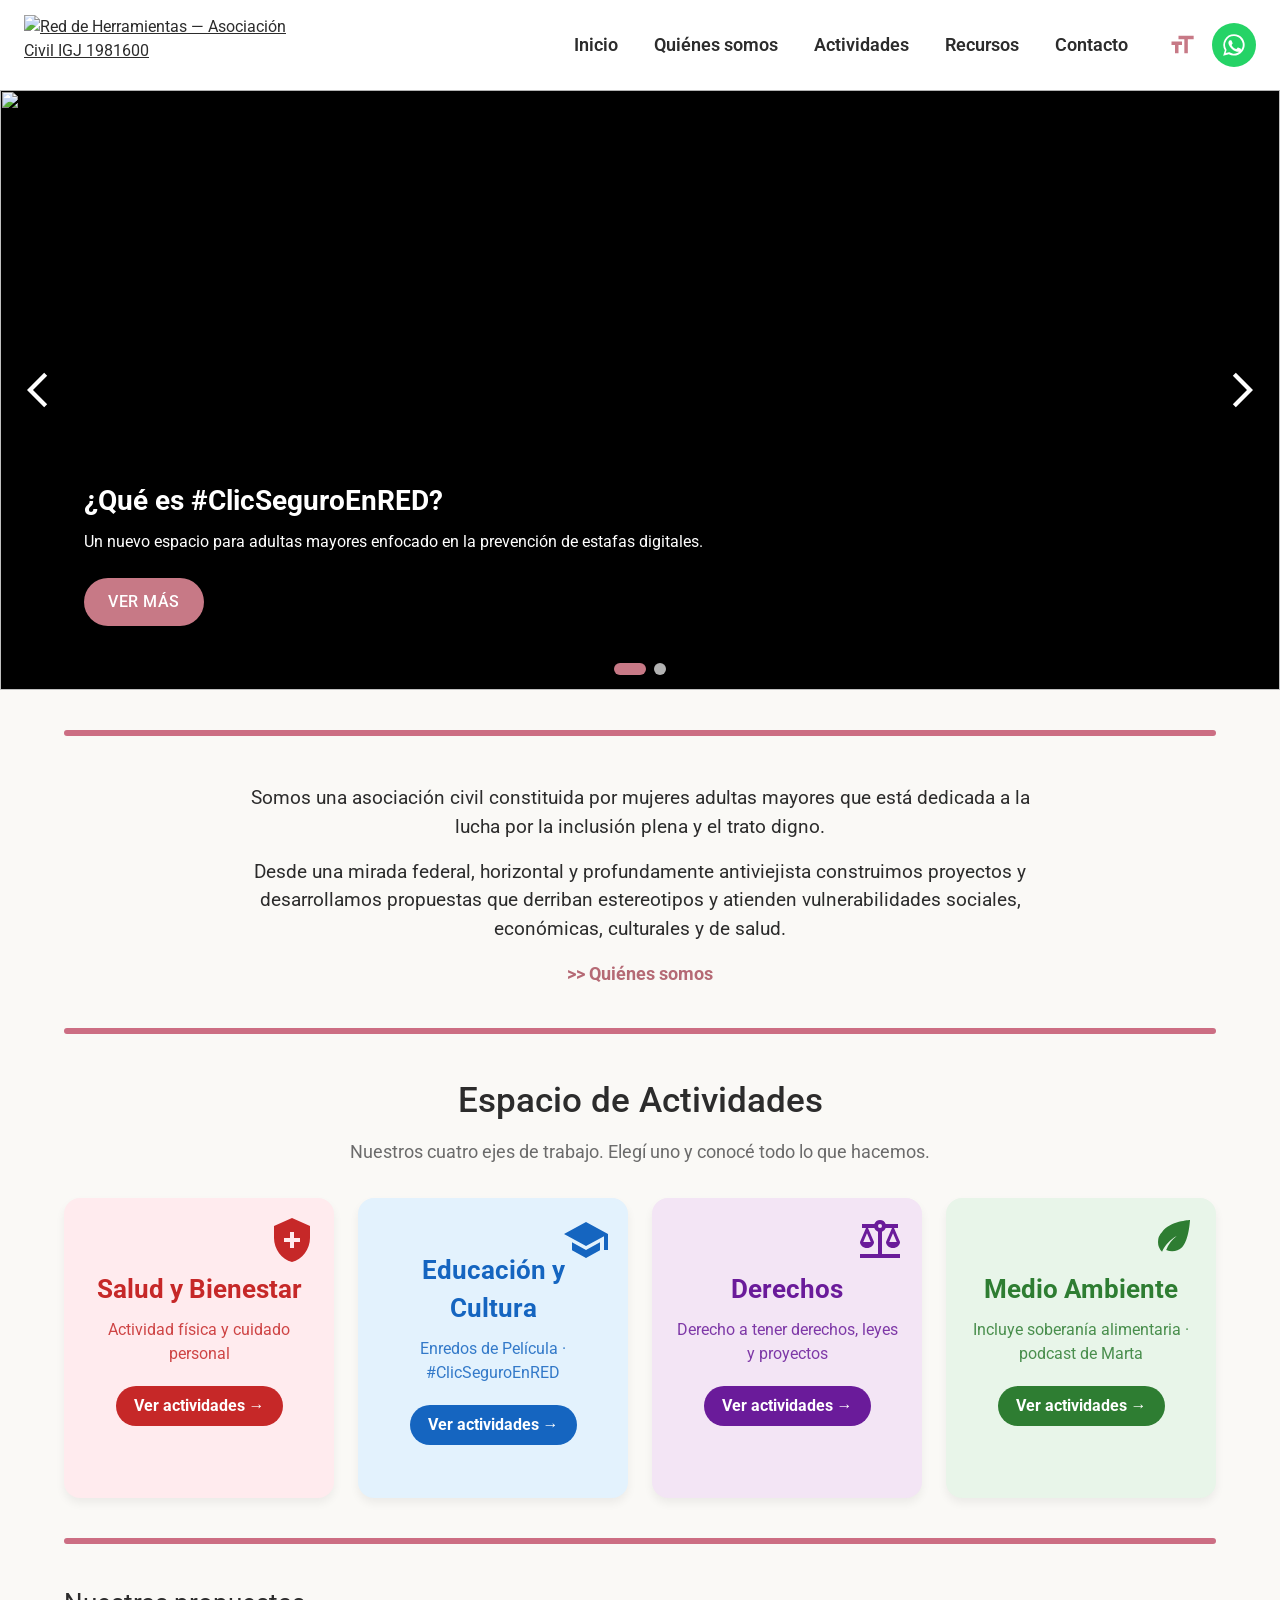
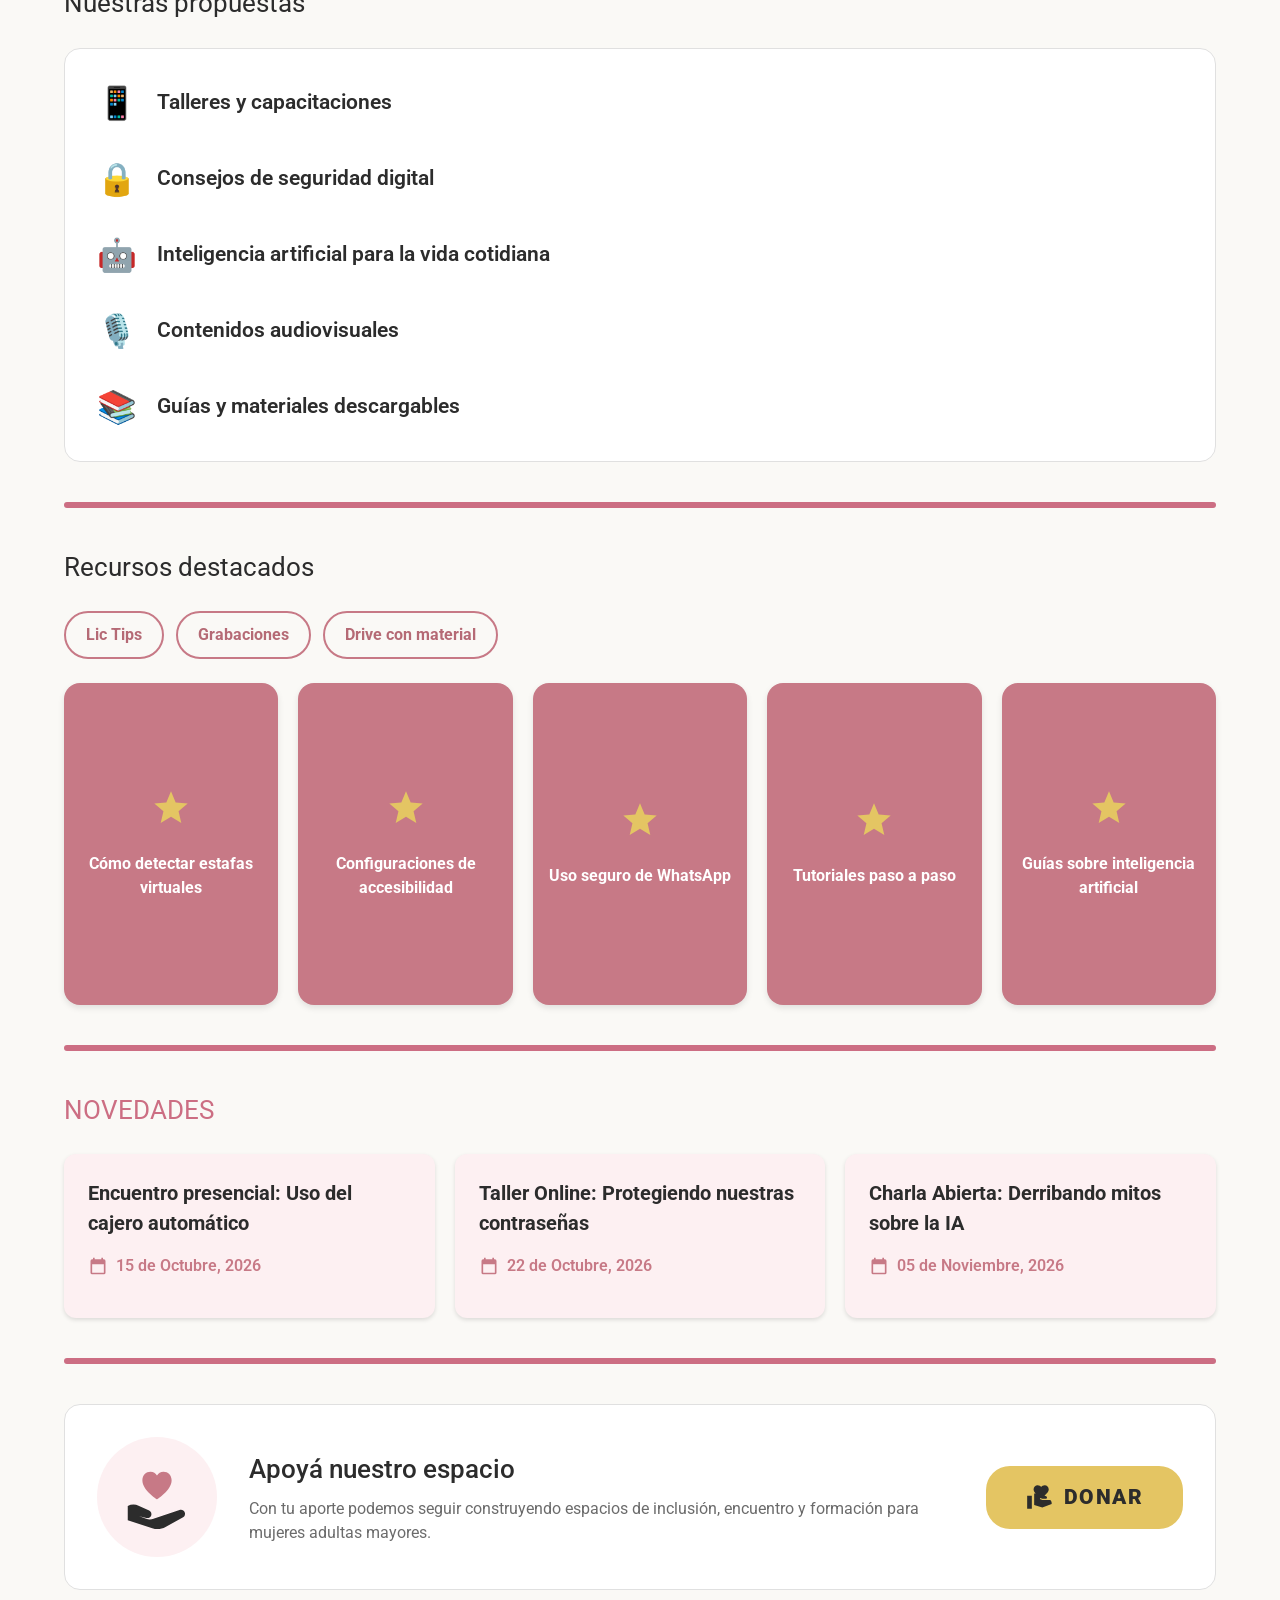
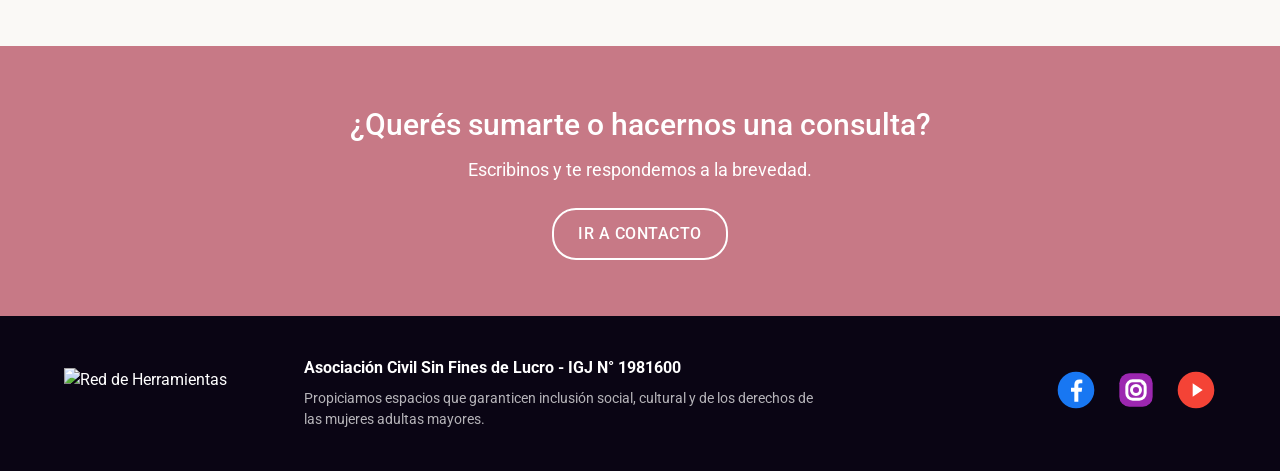
==== index.html @ 58ead26a "Propuesta de home en HTML/CSS/JS con el diseño de Lucas y los cambios de la comisión" ====
<!DOCTYPE html>
<html lang="es-AR">
<head>
  <meta charset="utf-8">
  <meta name="viewport" content="width=device-width, initial-scale=1">
  <title>Red de Herramientas Entre Mujeres</title>
  <meta name="description" content="Asociación civil de mujeres adultas mayores dedicada a la lucha por la inclusión plena y el trato digno.">
  <link rel="preconnect" href="https://fonts.googleapis.com">
  <link rel="stylesheet" href="https://fonts.googleapis.com/css2?family=Roboto:wght@400;500;600;700;900&display=swap">
  <link rel="stylesheet" href="styles.css">
</head>
<body>
  <a class="skip" href="#contenido">Saltar al contenido</a>

  <!-- Header: logo + menú en la misma línea, fijo al hacer scroll -->
  <header class="header">
    <div class="header-inner">
      <a class="logo" href="index.html"><img src="https://i.imgur.com/CFM0Pcr.png" alt="Red de Herramientas — Asociación Civil IGJ 1981600" width="264" height="60"></a>

      <nav class="nav" id="nav" aria-label="Principal">
        <ul>
          <li><a href="#inicio">Inicio</a></li>
          <li><a href="#quienes-somos">Quiénes somos</a></li>
          <li><a href="#actividades">Actividades</a></li>
          <li><a href="#recursos">Recursos</a></li>
          <li><a href="contacto.html">Contacto</a></li>
        </ul>
      </nav>

      <div class="header-tools">
        <div class="font-size">
          <button class="icon-btn" type="button" aria-label="Tamaño de letra" aria-expanded="false">
            <svg viewBox="0 0 24 24" fill="currentColor" aria-hidden="true"><path d="M9 4v3h5v12h3V7h5V4H9zm-6 8h3v7h3v-7h3V9H3v3z"/></svg>
          </button>
          <ul class="font-size-menu" hidden>
            <li><button type="button" data-scale="0.85">Pequeña</button></li>
            <li><button type="button" data-scale="1">Normal</button></li>
            <li><button type="button" data-scale="1.15">Grande</button></li>
            <li><button type="button" data-scale="1.3">Muy grande</button></li>
          </ul>
        </div>
        <a class="whatsapp-btn" href="https://wa.me/5491122766776" target="_blank" rel="noopener" aria-label="Escribinos por WhatsApp">
          <svg viewBox="0 0 24 24" aria-hidden="true"><path d="M12.04 2a9.9 9.9 0 0 0-8.5 14.9L2 22l5.25-1.38A9.9 9.9 0 1 0 12.04 2zm0 1.8a8.1 8.1 0 1 1-4.3 15l-.3-.2-3.1.8.83-3-.2-.32A8.1 8.1 0 0 1 12.04 3.8zM8.6 7.5c-.2 0-.5.07-.75.35-.25.27-1 1-1 2.4s1.03 2.8 1.17 3c.15.2 2 3.2 4.9 4.36 2.4.95 2.9.76 3.4.72.52-.05 1.7-.7 1.93-1.36.24-.67.24-1.24.17-1.36-.07-.12-.26-.2-.55-.34-.3-.15-1.7-.84-1.96-.94-.27-.1-.46-.15-.65.14-.2.3-.75.94-.9 1.13-.17.2-.33.22-.62.07-.3-.14-1.2-.44-2.3-1.4-.85-.76-1.42-1.7-1.6-1.98-.16-.3 0-.45.13-.6.14-.13.3-.34.44-.5.15-.17.2-.3.3-.5.1-.2.05-.36-.02-.5-.07-.15-.65-1.6-.9-2.17-.23-.55-.47-.48-.65-.49h-.55z"/></svg>
        </a>
        <button class="icon-btn menu-btn" type="button" aria-controls="nav" aria-expanded="false" aria-label="Menú">
          <svg viewBox="0 0 24 24" fill="currentColor" aria-hidden="true"><path d="M3 6h18v2H3zm0 5h18v2H3zm0 5h18v2H3z"/></svg>
        </button>
      </div>
    </div>
  </header>

  <main id="contenido">

    <!-- Carrusel de actividades: se llena con los posteos del blog (ver script.js) -->
    <section class="carousel" id="inicio" aria-label="Actividades">
      <div class="slides"></div>
      <button class="carousel-arrow prev" type="button" aria-label="Anterior">
        <svg viewBox="0 0 24 24" fill="currentColor" aria-hidden="true"><path d="M17.5 3.5 15.7 1.7 5.4 12l10.3 10.3 1.8-1.8L9 12z"/></svg>
      </button>
      <button class="carousel-arrow next" type="button" aria-label="Siguiente">
        <svg viewBox="0 0 24 24" fill="currentColor" aria-hidden="true"><path d="M6.5 20.5 8.3 22.3 18.6 12 8.3 1.7 6.5 3.5 15 12z"/></svg>
      </button>
      <div class="dots"></div>
    </section>

    <div class="container">
      <div class="separator"></div>

      <!-- Quiénes somos -->
      <section class="about" id="quienes-somos">
        <h2 class="visually-hidden">Quiénes somos</h2>
        <p>Somos una asociación civil constituida por mujeres adultas mayores que está dedicada a la lucha por la inclusión plena y el trato digno.</p>
        <p>Desde una mirada federal, horizontal y profundamente antiviejista construimos proyectos y desarrollamos propuestas que derriban estereotipos y atienden vulnerabilidades sociales, económicas, culturales y de salud.</p>
        <a class="about-link" href="https://www.redherramientas.com/p/quienes-somos.html">&gt;&gt; Quiénes somos</a>
      </section>

      <div class="separator"></div>

      <!-- Espacio de Actividades (ejes) -->
      <section class="activities" id="actividades">
        <h2 class="section-title">Espacio de Actividades</h2>
        <p class="activities-lead">Nuestros cuatro ejes de trabajo. Elegí uno y conocé todo lo que hacemos.</p>
        <div class="ejes">
          <a class="eje eje-salud" href="#pendiente-salud">
            <svg class="eje-icon" viewBox="0 0 24 24" fill="currentColor" aria-hidden="true"><path d="M12 1 3 5v6c0 5.55 3.84 10.74 9 12 5.16-1.26 9-6.45 9-12V5l-9-4zm4 12h-3v3h-2v-3H8v-2h3V8h2v3h3v2z"/></svg>
            <h3>Salud y Bienestar</h3>
            <p>Actividad física y cuidado personal</p>
            <span class="eje-more"><span>Ver actividades →</span></span>
          </a>
          <a class="eje eje-cultura" href="https://www.redherramientas.com/search/label/Cultura">
            <svg class="eje-icon" viewBox="0 0 24 24" fill="currentColor" aria-hidden="true"><path d="M5 13.18v4L12 21l7-3.82v-4L12 17l-7-3.82zM12 3 1 9l11 6 9-4.91V17h2V9L12 3z"/></svg>
            <h3>Educación y Cultura</h3>
            <p>Enredos de Película · #ClicSeguroEnRED</p>
            <span class="eje-more"><span>Ver actividades →</span></span>
          </a>
          <a class="eje eje-derechos" href="https://www.redherramientas.com/search/label/Derecho%20a%20tener%20derechos">
            <svg class="eje-icon" viewBox="0 0 24 24" fill="currentColor" aria-hidden="true"><path d="M13 7.83c.85-.3 1.53-.98 1.83-1.83H18l-3 7c0 1.66 1.57 3 3.5 3s3.5-1.34 3.5-3l-3-7h2V4h-6.17A2.99 2.99 0 0 0 12 2c-1.31 0-2.42.83-2.83 2H3v2h2l-3 7c0 1.66 1.57 3 3.5 3S9 14.66 9 13L6 6h3.17c.3.85.98 1.53 1.83 1.83V19H2v2h20v-2h-9V7.83zM20.37 13h-3.74l1.87-4.37L20.37 13zm-13 0H3.63L5.5 8.63 7.37 13zM12 6a1 1 0 1 1 0-2 1 1 0 0 1 0 2z"/></svg>
            <h3>Derechos</h3>
            <p>Derecho a tener derechos, leyes y proyectos</p>
            <span class="eje-more"><span>Ver actividades →</span></span>
          </a>
          <a class="eje eje-ambiente" href="https://www.redherramientas.com/search/label/Soberan%C3%ADa%20Alimentaria">
            <svg class="eje-icon" viewBox="0 0 24 24" fill="currentColor" aria-hidden="true"><path d="M6.05 8.05a7.007 7.007 0 0 0-.02 9.88c1.47-3.4 4.09-6.24 7.36-7.93A15.952 15.952 0 0 0 8.1 16.94c2.6 1.23 5.8.78 7.95-1.37C19.53 12.09 20 2 20 2S9.91 2.47 6.05 8.05z"/></svg>
            <h3>Medio Ambiente</h3>
            <p>Incluye soberanía alimentaria · podcast de Marta</p>
            <span class="eje-more"><span>Ver actividades →</span></span>
          </a>
        </div>
      </section>

      <div class="separator"></div>

      <!-- Nuestras propuestas -->
      <section id="propuestas">
        <h2 class="section-title">Nuestras propuestas</h2>
        <ul class="proposals">
          <li><span aria-hidden="true">📱</span>Talleres y capacitaciones</li>
          <li><span aria-hidden="true">🔒</span>Consejos de seguridad digital</li>
          <li><span aria-hidden="true">🤖</span>Inteligencia artificial para la vida cotidiana</li>
          <li><span aria-hidden="true">🎙️</span>Contenidos audiovisuales</li>
          <li><span aria-hidden="true">📚</span>Guías y materiales descargables</li>
        </ul>
      </section>

      <div class="separator"></div>

      <!-- Recursos destacados -->
      <section id="recursos">
        <h2 class="section-title">Recursos destacados</h2>
        <div class="resource-links">
          <a href="#pendiente-lictips">Lic Tips</a>
          <a href="#pendiente-grabaciones">Grabaciones</a>
          <a href="#pendiente-drive">Drive con material</a>
        </div>
        <div class="resources">
          <a class="resource" href="#pendiente-estafas"><svg viewBox="0 0 24 24" aria-hidden="true"><path d="M12 17.27 18.18 21l-1.64-7.03L22 9.24l-7.19-.61L12 2 9.19 8.63 2 9.24l5.46 4.73L5.82 21z"/></svg>Cómo detectar estafas virtuales</a>
          <a class="resource" href="#pendiente-accesibilidad"><svg viewBox="0 0 24 24" aria-hidden="true"><path d="M12 17.27 18.18 21l-1.64-7.03L22 9.24l-7.19-.61L12 2 9.19 8.63 2 9.24l5.46 4.73L5.82 21z"/></svg>Configuraciones de accesibilidad</a>
          <a class="resource" href="#pendiente-whatsapp"><svg viewBox="0 0 24 24" aria-hidden="true"><path d="M12 17.27 18.18 21l-1.64-7.03L22 9.24l-7.19-.61L12 2 9.19 8.63 2 9.24l5.46 4.73L5.82 21z"/></svg>Uso seguro de WhatsApp</a>
          <a class="resource" href="#pendiente-tutoriales"><svg viewBox="0 0 24 24" aria-hidden="true"><path d="M12 17.27 18.18 21l-1.64-7.03L22 9.24l-7.19-.61L12 2 9.19 8.63 2 9.24l5.46 4.73L5.82 21z"/></svg>Tutoriales paso a paso</a>
          <a class="resource" href="#pendiente-ia"><svg viewBox="0 0 24 24" aria-hidden="true"><path d="M12 17.27 18.18 21l-1.64-7.03L22 9.24l-7.19-.61L12 2 9.19 8.63 2 9.24l5.46 4.73L5.82 21z"/></svg>Guías sobre inteligencia artificial</a>
        </div>
      </section>

      <div class="separator"></div>

      <!-- Novedades -->
      <section id="novedades">
        <h2 class="section-title news-title">Novedades</h2>
        <div class="news">
          <article class="news-card">
            <h3>Encuentro presencial: Uso del cajero automático</h3>
            <p class="news-date"><svg viewBox="0 0 24 24" aria-hidden="true"><path d="M19 4h-1V2h-2v2H8V2H6v2H5a2 2 0 0 0-2 2v14a2 2 0 0 0 2 2h14a2 2 0 0 0 2-2V6a2 2 0 0 0-2-2zm0 16H5V10h14v10z"/></svg>15 de Octubre, 2026</p>
          </article>
          <article class="news-card">
            <h3>Taller Online: Protegiendo nuestras contraseñas</h3>
            <p class="news-date"><svg viewBox="0 0 24 24" aria-hidden="true"><path d="M19 4h-1V2h-2v2H8V2H6v2H5a2 2 0 0 0-2 2v14a2 2 0 0 0 2 2h14a2 2 0 0 0 2-2V6a2 2 0 0 0-2-2zm0 16H5V10h14v10z"/></svg>22 de Octubre, 2026</p>
          </article>
          <article class="news-card">
            <h3>Charla Abierta: Derribando mitos sobre la IA</h3>
            <p class="news-date"><svg viewBox="0 0 24 24" aria-hidden="true"><path d="M19 4h-1V2h-2v2H8V2H6v2H5a2 2 0 0 0-2 2v14a2 2 0 0 0 2 2h14a2 2 0 0 0 2-2V6a2 2 0 0 0-2-2zm0 16H5V10h14v10z"/></svg>05 de Noviembre, 2026</p>
          </article>
        </div>
      </section>

      <div class="separator"></div>

      <!-- Donar: ícono de solidaridad en lugar del QR -->
      <section id="donar" class="donate">
        <div class="donate-icon" aria-hidden="true">
          <svg viewBox="0 0 64 64"><path fill="#c77986" d="M32 34s-13-8-13-17c0-4.4 3.3-7.5 7.2-7.5 2.6 0 4.6 1.4 5.8 3.4 1.2-2 3.2-3.4 5.8-3.4 3.9 0 7.2 3.1 7.2 7.5 0 9-13 17-13 17z"/><path fill="#2c2c2c" d="M6 40c3-1.6 6.5-1.7 9.6-.3l9.4 4.2c1.8.8 2.6 2.9 1.8 4.7-.7 1.6-2.5 2.4-4.2 2l-6.4-1.6 6.2 2.4c2.1.8 4.4.8 6.5 0L52 43.6c1.9-.7 4 .2 4.7 2.1.6 1.6 0 3.4-1.5 4.3L39.6 58.6c-3.6 2-7.9 2.4-11.8 1.1L6 52.6z"/></svg>
        </div>
        <div class="donate-text">
          <h2>Apoyá nuestro espacio</h2>
          <!-- Texto provisorio: el definitivo lo envía la comisión -->
          <p>Con tu aporte podemos seguir construyendo espacios de inclusión, encuentro y formación para mujeres adultas mayores.</p>
        </div>
        <a class="btn btn-mustard" href="#pendiente-donar">
          <svg viewBox="0 0 24 24" fill="currentColor" aria-hidden="true"><path d="M16 2c-1.3 0-2.4.6-3 1.5C12.4 2.6 11.3 2 10 2 8 2 6.5 3.6 6.5 5.6 6.5 8.8 13 13 13 13s6.5-4.2 6.5-7.4C19.5 3.6 18 2 16 2zM1 22h4V11H1v11zm19.5-7.5H14l-2.1-.7.3-.9 1.9.6h2.8c.6 0 1.1-.5 1.1-1.1 0-.5-.3-.9-.7-1L10.1 9H7v9.9l7 2.1 8-3v-1c0-1.1-.7-2.5-1.5-2.5z"/></svg>
          Donar
        </a>
      </section>
    </div>

    <!-- Llamado a la página de contacto -->
    <section class="contact-cta">
      <div class="container">
        <h2>¿Querés sumarte o hacernos una consulta?</h2>
        <p>Escribinos y te respondemos a la brevedad.</p>
        <a class="btn btn-outline" href="contacto.html">Ir a Contacto</a>
      </div>
    </section>
  </main>

  <footer class="footer">
    <div class="container footer-inner">
      <div class="footer-about">
        <img src="https://i.imgur.com/CFM0Pcr.png" alt="Red de Herramientas" width="220" height="50">
        <div>
          <strong>Asociación Civil Sin Fines de Lucro - IGJ N° 1981600</strong>
          <p>Propiciamos espacios que garanticen inclusión social, cultural y de los derechos de las mujeres adultas mayores.</p>
        </div>
      </div>
      <div class="social">
        <a href="https://www.facebook.com/share/1RiPWewXqR/" target="_blank" rel="noopener" aria-label="Facebook">
          <svg viewBox="0 0 24 24" aria-hidden="true"><circle cx="12" cy="12" r="11" fill="#1877f2"/><path fill="#fff" d="M13.4 19v-6h2l.3-2.4h-2.3V9.1c0-.7.2-1.2 1.2-1.2h1.2V5.8c-.2 0-1-.1-1.8-.1-1.8 0-3 1.1-3 3.1v1.8H9V13h2V19z"/></svg>
        </a>
        <a href="https://www.instagram.com/redherramientas?stkn=MW01cnN1eHlheHExMA==" target="_blank" rel="noopener" aria-label="Instagram">
          <svg viewBox="0 0 24 24" aria-hidden="true"><rect x="2" y="2" width="20" height="20" rx="6" fill="#9c27b0"/><rect x="6.5" y="6.5" width="11" height="11" rx="3.5" fill="none" stroke="#fff" stroke-width="1.8"/><circle cx="12" cy="12" r="2.7" fill="none" stroke="#fff" stroke-width="1.8"/><circle cx="16.2" cy="7.8" r="1" fill="#fff"/></svg>
        </a>
        <a href="https://youtube.com/@reddeherramientasentremujeres?si=X0ZCFkMKebH4L3lk" target="_blank" rel="noopener" aria-label="YouTube">
          <svg viewBox="0 0 24 24" aria-hidden="true"><circle cx="12" cy="12" r="11" fill="#f44336"/><path fill="#fff" d="M10 8v8l6-4z"/></svg>
        </a>
      </div>
    </div>
  </footer>

  <button class="to-top" type="button" aria-label="Volver arriba">
    <svg viewBox="0 0 24 24" fill="currentColor" aria-hidden="true"><path d="M4 12l1.41 1.41L11 7.83V20h2V7.83l5.58 5.59L20 12l-8-8-8 8z"/></svg>
  </button>

  <script src="script.js"></script>
</body>
</html>
---- styles.css ----
/* Red de Herramientas Entre Mujeres — estilos (diseño de la propuesta de Lucas) */

:root {
  --dominant: #c77986;
  --dominant-dark: #b56a75;
  --separator: #cc6e83;
  --accent: #e5a9a9;
  --mustard: #e4c563;
  --bg: #faf9f6;
  --text: #2c2c2c;
  --muted: #6b6b6b;
  --white: #ffffff;
  --border: #e0e0e0;
  --footer: #0a0514;
  --wa: #25d366;
  --header-h: 90px;
}

* { box-sizing: border-box; }

html {
  scroll-behavior: smooth;
  scroll-padding-top: calc(var(--header-h) + 10px);
}

body {
  margin: 0;
  font-family: Roboto, Arial, sans-serif;
  font-size: 1rem;
  line-height: 1.5;
  color: var(--text);
  background: var(--bg);
}

img { max-width: 100%; }
a { color: inherit; }

.container {
  max-width: 1200px;
  margin: 0 auto;
  padding: 0 24px;
}

:focus-visible {
  outline: 3px solid var(--dominant);
  outline-offset: 2px;
}

.skip {
  position: absolute;
  left: -999px;
  top: 0;
  background: #000;
  color: #fff;
  padding: 8px 14px;
  z-index: 100;
}
.skip:focus { left: 8px; top: 8px; }

.visually-hidden {
  position: absolute;
  width: 1px;
  height: 1px;
  overflow: hidden;
  clip: rect(0 0 0 0);
  white-space: nowrap;
}

/* ---------- Header: logo y menú en la misma línea, fondo blanco, fijo al hacer scroll ---------- */

.header {
  position: sticky;
  top: 0;
  z-index: 50;
  background: var(--white);
  box-shadow: 0 1px 4px rgba(0, 0, 0, 0.12);
}

.header-inner {
  position: relative;
  display: flex;
  align-items: center;
  gap: 16px;
  min-height: var(--header-h);
  padding: 0 24px;
  max-width: 1400px;
  margin: 0 auto;
}

.logo img {
  display: block;
  height: 60px;
  width: auto;
}

.nav { margin-left: auto; }

.nav ul {
  list-style: none;
  margin: 0;
  padding: 0;
  display: flex;
  gap: 4px;
}

.nav a {
  display: block;
  padding: 8px 16px;
  border-radius: 20px;
  text-decoration: none;
  font-size: 1.1rem;
  font-weight: 600;
  color: var(--text);
  white-space: nowrap;
}

.nav a:hover,
.nav a[aria-current="page"] {
  background: var(--dominant);
  color: var(--white);
}

.header-tools {
  display: flex;
  align-items: center;
  gap: 8px;
}

.icon-btn {
  display: grid;
  place-items: center;
  width: 44px;
  height: 44px;
  border: 0;
  border-radius: 50%;
  background: transparent;
  color: var(--dominant);
  cursor: pointer;
}
.icon-btn:hover { background: #f6e9ec; }
.icon-btn svg { width: 28px; height: 28px; }

.whatsapp-btn {
  display: grid;
  place-items: center;
  width: 44px;
  height: 44px;
  border-radius: 50%;
  background: var(--wa);
}
.whatsapp-btn svg { width: 26px; height: 26px; fill: #fff; }

/* Tamaño de letra */
.font-size { position: relative; }

.font-size-menu {
  position: absolute;
  right: 0;
  top: 100%;
  margin: 6px 0 0;
  padding: 6px 0;
  list-style: none;
  background: var(--white);
  border-radius: 8px;
  box-shadow: 0 4px 16px rgba(0, 0, 0, 0.18);
  min-width: 150px;
}
.font-size-menu[hidden] { display: none; }

.font-size-menu button {
  display: block;
  width: 100%;
  padding: 10px 16px;
  border: 0;
  background: none;
  font: inherit;
  text-align: left;
  cursor: pointer;
}
.font-size-menu button:hover { background: #f5f5f5; }
.font-size-menu button[aria-pressed="true"] { font-weight: 700; color: var(--dominant); }

.menu-btn { display: none; }

/* Pantallas chicas: menú hamburguesa en la misma línea que el logo */
@media (max-width: 1000px) {
  .menu-btn { display: grid; }
  .header-tools { margin-left: auto; }

  .nav {
    display: none;
    position: absolute;
    top: 100%;
    left: 0;
    right: 0;
    margin: 0;
    background: var(--white);
    box-shadow: 0 6px 12px rgba(0, 0, 0, 0.12);
  }
  .nav.open { display: block; }

  .nav ul {
    flex-direction: column;
    padding: 8px 16px 16px;
  }

  .nav a {
    border-radius: 8px;
    padding: 14px 16px;
    font-size: 1.25rem;
  }
}

@media (max-width: 480px) {
  :root { --header-h: 72px; }
  .header-inner { padding: 0 12px; gap: 4px; }
  .logo img { height: 44px; }
  .icon-btn, .whatsapp-btn { width: 40px; height: 40px; }
}

/* ---------- Separador (barra rosa entre secciones) ---------- */

.separator {
  height: 6px;
  margin: 40px 0;
  border-radius: 3px;
  background: var(--separator);
}

/* ---------- Títulos y botones ---------- */

.section { padding: 48px 0; }

.section-title {
  margin: 0 0 24px;
  font-size: 1.65rem;
  font-weight: 400;
  color: var(--text);
}

.btn {
  display: inline-block;
  padding: 12px 24px;
  border: 0;
  border-radius: 24px;
  background: var(--dominant);
  color: var(--white);
  font: inherit;
  font-weight: 500;
  text-decoration: none;
  text-transform: uppercase;
  letter-spacing: 0.5px;
  cursor: pointer;
}
.btn:hover { background: var(--dominant-dark); }

.btn-outline {
  background: transparent;
  border: 2px solid var(--white);
}
.btn-outline:hover { background: var(--white); color: var(--text); }

.btn-mustard {
  background: var(--mustard);
  color: var(--text);
  font-size: 1.3rem;
  font-weight: 900;
  letter-spacing: 1.5px;
  padding: 16px 40px;
  display: inline-flex;
  align-items: center;
  gap: 10px;
}
.btn-mustard:hover { background: #d9b84c; }
.btn-mustard svg { width: 28px; height: 28px; }

/* ---------- Carrusel de actividades (ancho completo) ---------- */

.carousel {
  position: relative;
  height: 600px;
  overflow: hidden;
  background: #000;
}

.slides {
  display: flex;
  height: 100%;
  transition: transform 0.6s ease-in-out;
}

.slide {
  position: relative;
  flex: 0 0 100%;
  height: 100%;
}

/* La foto lleva al posteo. Fondo desenfocado + foto entera para que todas las diapositivas se vean parejas */
.slide-media {
  position: absolute;
  inset: 0;
  display: block;
}
.slide-media .blur {
  position: absolute;
  inset: -20px;
  background-size: cover;
  background-position: center;
  filter: blur(16px) brightness(0.6);
}
.slide-media img {
  position: relative;
  width: 100%;
  height: 100%;
  object-fit: contain;
}

.slide-box {
  position: absolute;
  left: 60px;
  right: 60px;
  bottom: 40px;
  max-height: calc(100% - 80px);
  display: flex;
  flex-direction: column;
  padding: 24px;
  border-radius: 12px;
  background: rgba(0, 0, 0, 0.7);
  color: var(--white);
}

.slide-box h2 {
  margin: 0 0 12px;
  font-size: 1.75rem;
  line-height: 1.2;
}

.slide-desc {
  margin: 0 0 24px;
  overflow: hidden;
  display: -webkit-box;
  -webkit-line-clamp: 2;
  -webkit-box-orient: vertical;
}

/* "Ver más" despliega el texto completo y recién ahí aparece el enlace al posteo */
.slide-full {
  display: none;
  overflow-y: auto;
  margin-bottom: 20px;
  padding-right: 8px;
}
.slide-full p { margin: 0 0 10px; }

.slide.open .slide-desc { display: none; }
.slide.open .slide-full { display: block; }

.slide-actions {
  display: flex;
  flex-wrap: wrap;
  gap: 12px;
}

.slide-link { display: none; }
.slide.open .slide-link { display: inline-block; }

.carousel-arrow {
  position: absolute;
  top: 50%;
  transform: translateY(-50%);
  z-index: 2;
  display: grid;
  place-items: center;
  width: 56px;
  height: 56px;
  border: 0;
  background: transparent;
  color: var(--white);
  cursor: pointer;
}
.carousel-arrow svg { width: 40px; height: 40px; filter: drop-shadow(0 1px 3px rgba(0, 0, 0, 0.6)); }
.carousel-arrow.prev { left: 10px; }
.carousel-arrow.next { right: 10px; }

.dots {
  position: absolute;
  bottom: 15px;
  left: 0;
  right: 0;
  z-index: 2;
  display: flex;
  justify-content: center;
  gap: 8px;
}
.dots button {
  width: 12px;
  height: 12px;
  padding: 0;
  border: 0;
  border-radius: 6px;
  background: rgba(255, 255, 255, 0.7);
  cursor: pointer;
  transition: width 0.3s;
}
.dots button.active {
  width: 32px;
  background: var(--dominant);
}

@media (max-width: 800px) {
  .carousel { height: 480px; }
  .slide-box { left: 16px; right: 16px; bottom: 36px; padding: 18px; max-height: calc(100% - 60px); }
  .slide-box h2 { font-size: 1.35rem; }
  .carousel-arrow { top: 30%; }
}

/* ---------- Quiénes somos (mini sección) ---------- */

.about {
  text-align: center;
  padding: 8px 0 0;
}
.about p {
  max-width: 820px;
  margin: 0 auto 16px;
  font-size: 1.2rem;
}
.about-link {
  font-weight: 700;
  font-size: 1.15rem;
  color: var(--dominant-dark);
  text-decoration: none;
}
.about-link:hover { text-decoration: underline; }

/* ---------- Espacio de Actividades (ejes, ancho completo y con protagonismo) ---------- */

.activities .section-title {
  text-align: center;
  font-size: 2.2rem;
  font-weight: 500;
}
.activities-lead {
  text-align: center;
  margin: -12px auto 32px;
  max-width: 600px;
  font-size: 1.15rem;
  color: var(--muted);
}

.ejes {
  display: grid;
  grid-template-columns: repeat(4, 1fr);
  gap: 24px;
}

/* Si se usan imágenes en los ejes: 900 x 1200 px (vertical) */
.eje {
  position: relative;
  min-height: 300px;
  display: flex;
  flex-direction: column;
  justify-content: center;
  align-items: center;
  padding: 32px 20px;
  border-radius: 16px;
  text-align: center;
  text-decoration: none;
  box-shadow: 0 5px 10px rgba(0, 0, 0, 0.06);
  transition: transform 0.2s, box-shadow 0.2s;
}
.eje:hover {
  transform: translateY(-4px);
  box-shadow: 0 10px 20px rgba(0, 0, 0, 0.12);
}

.eje-icon {
  position: absolute;
  top: 18px;
  right: 18px;
  width: 48px;
  height: 48px;
}

.eje h3 {
  margin: 0 0 10px;
  font-size: 1.6rem;
}
.eje p {
  margin: 0 0 20px;
  font-size: 1rem;
  opacity: 0.85;
}
.eje-more {
  padding: 8px 18px;
  border-radius: 20px;
  background: currentColor;
  font-weight: 700;
}
.eje-more span { color: var(--white); }

.eje-salud    { background: #ffebee; color: #c62828; }
.eje-cultura  { background: #e3f2fd; color: #1565c0; }
.eje-derechos { background: #f3e5f5; color: #6a1b9a; }
.eje-ambiente { background: #e8f5e9; color: #2e7d32; }

@media (max-width: 1000px) { .ejes { grid-template-columns: repeat(2, 1fr); } }
@media (max-width: 480px) {
  .ejes { gap: 12px; }
  .eje { min-height: 220px; padding: 24px 12px; }
  .eje h3 { font-size: 1.15rem; }
  .eje p { font-size: 0.85rem; }
  .eje-icon { width: 32px; height: 32px; top: 10px; right: 10px; }
  .eje-more { font-size: 0.8rem; padding: 6px 12px; }
}

/* ---------- Nuestras propuestas ---------- */

.proposals {
  list-style: none;
  margin: 0;
  padding: 16px 32px;
  background: var(--white);
  border: 1px solid var(--border);
  border-radius: 16px;
}
.proposals li {
  display: flex;
  align-items: center;
  gap: 20px;
  padding: 14px 0;
  font-size: 1.3rem;
  font-weight: 600;
}
.proposals li span { font-size: 2rem; }

/* ---------- Recursos destacados ---------- */

.resource-links {
  display: flex;
  flex-wrap: wrap;
  gap: 12px;
  margin-bottom: 24px;
}
.resource-links a {
  padding: 10px 20px;
  border: 2px solid var(--dominant);
  border-radius: 24px;
  color: var(--dominant-dark);
  font-weight: 700;
  text-decoration: none;
}
.resource-links a:hover { background: var(--dominant); color: var(--white); }

.resources {
  display: grid;
  grid-template-columns: repeat(5, 1fr);
  gap: 20px;
}
.resource {
  aspect-ratio: 2 / 3;
  display: flex;
  flex-direction: column;
  align-items: center;
  justify-content: center;
  gap: 24px;
  padding: 16px;
  border-radius: 16px;
  background: var(--dominant);
  color: var(--white);
  font-weight: 700;
  text-align: center;
  text-decoration: none;
  box-shadow: 0 3px 6px rgba(0, 0, 0, 0.1);
  transition: transform 0.2s;
}
.resource:hover { transform: translateY(-4px); }
.resource svg { width: 40px; height: 40px; fill: var(--mustard); }

@media (max-width: 800px) {
  .resources { grid-template-columns: repeat(2, 1fr); }
  .resource { aspect-ratio: auto; min-height: 160px; }
}

/* ---------- Novedades ---------- */

.news-title { color: var(--separator); text-transform: uppercase; }

.news {
  display: grid;
  grid-template-columns: repeat(3, 1fr);
  gap: 20px;
}
.news-card {
  padding: 24px;
  border-radius: 12px;
  background: #fdf0f2;
  box-shadow: 0 2px 4px rgba(0, 0, 0, 0.12);
}
.news-card h3 {
  margin: 0 0 12px;
  font-size: 1.25rem;
}
.news-date {
  display: flex;
  align-items: center;
  gap: 8px;
  color: var(--dominant);
  font-weight: 600;
}
.news-date svg { width: 20px; height: 20px; fill: var(--dominant); }

@media (max-width: 800px) { .news { grid-template-columns: 1fr; } }

/* ---------- Donar ---------- */

.donate {
  margin-bottom: 56px;
  display: flex;
  flex-wrap: wrap;
  align-items: center;
  gap: 32px;
  padding: 32px;
  border: 1px solid var(--border);
  border-radius: 16px;
  background: var(--white);
}
.donate-icon {
  flex: none;
  display: grid;
  place-items: center;
  width: 120px;
  height: 120px;
  border-radius: 50%;
  background: #fdf0f2;
}
.donate-icon svg { width: 72px; height: 72px; }
.donate-text { flex: 1; min-width: 240px; }
.donate-text h2 { margin: 0 0 8px; font-size: 1.6rem; font-weight: 500; }
.donate-text p { margin: 0; color: var(--muted); }

/* ---------- Llamado a contacto (home) ---------- */

.contact-cta {
  padding: 56px 0;
  background: var(--dominant);
  color: var(--white);
  text-align: center;
}
.contact-cta h2 { margin: 0 0 8px; font-size: 1.9rem; font-weight: 500; }
.contact-cta p { margin: 0 0 24px; font-size: 1.15rem; }

/* ---------- Página de contacto ---------- */

.page-hero {
  padding: 56px 0;
  background: var(--dominant);
  color: var(--white);
}
.page-hero h1 { margin: 0 0 8px; font-size: 2.6rem; font-weight: 500; }
.page-hero p { margin: 0; max-width: 620px; font-size: 1.2rem; }

.contact-grid {
  display: grid;
  grid-template-columns: 1fr 1.3fr;
  gap: 40px;
  align-items: start;
}
@media (max-width: 800px) { .contact-grid { grid-template-columns: 1fr; } }

.channels { display: grid; gap: 14px; }
.channel {
  display: flex;
  align-items: center;
  gap: 16px;
  padding: 16px 20px;
  border: 1px solid var(--border);
  border-radius: 16px;
  background: var(--white);
  text-decoration: none;
}
.channel:hover { box-shadow: 0 4px 12px rgba(0, 0, 0, 0.1); }
.channel-icon {
  flex: none;
  display: grid;
  place-items: center;
  width: 48px;
  height: 48px;
  border-radius: 50%;
}
.channel-icon svg { width: 26px; height: 26px; fill: #fff; }
.channel strong { display: block; }
.channel small { color: var(--muted); font-size: 0.95rem; overflow-wrap: anywhere; }

.contact-form {
  display: grid;
  gap: 18px;
  padding: 32px;
  border: 1px solid var(--border);
  border-radius: 16px;
  background: var(--white);
}
.contact-form h2 { margin: 0; font-weight: 500; }
.contact-form label { display: grid; gap: 6px; font-weight: 600; }
.contact-form input,
.contact-form textarea {
  width: 100%;
  padding: 12px 14px;
  border: 1px solid #cfcfcf;
  border-radius: 8px;
  background: var(--bg);
  font: inherit;
  color: var(--text);
}
.contact-form input:focus,
.contact-form textarea:focus {
  border-color: var(--dominant);
  outline: 2px solid var(--accent);
}
.contact-form textarea { min-height: 150px; resize: vertical; }
.contact-form .honey { display: none; }
.form-msg { margin: 0; font-weight: 700; }
.form-msg:empty { display: none; }
.form-msg.ok { color: #2e7d32; }
.form-msg.error { color: #c62828; }

/* ---------- Footer ---------- */

.footer {
  padding: 40px 0;
  background: var(--footer);
  color: var(--white);
}
.footer-inner {
  display: flex;
  flex-wrap: wrap;
  align-items: center;
  justify-content: space-between;
  gap: 30px;
}
.footer-about {
  display: flex;
  align-items: center;
  gap: 20px;
  max-width: 760px;
}
.footer-about img { height: 50px; width: auto; flex: none; }
.footer-about strong { display: block; font-size: 1rem; }
.footer-about p { margin: 8px 0 0; font-size: 0.9rem; color: rgba(255, 255, 255, 0.7); }

.social { display: flex; gap: 20px; }
.social a { display: block; }
.social svg { width: 40px; height: 40px; }

@media (max-width: 800px) {
  .footer-inner { flex-direction: column; text-align: center; }
  .footer-about { flex-direction: column; }
}

/* ---------- Volver arriba ---------- */

.to-top {
  position: fixed;
  right: 20px;
  bottom: 20px;
  z-index: 40;
  display: grid;
  place-items: center;
  width: 56px;
  height: 56px;
  border: 0;
  border-radius: 16px;
  background: rgba(199, 121, 134, 0.6);
  color: var(--white);
  cursor: pointer;
  opacity: 0;
  pointer-events: none;
  transition: opacity 0.3s;
}
.to-top.show { opacity: 1; pointer-events: auto; }
.to-top:hover { background: var(--dominant); }
.to-top svg { width: 28px; height: 28px; }
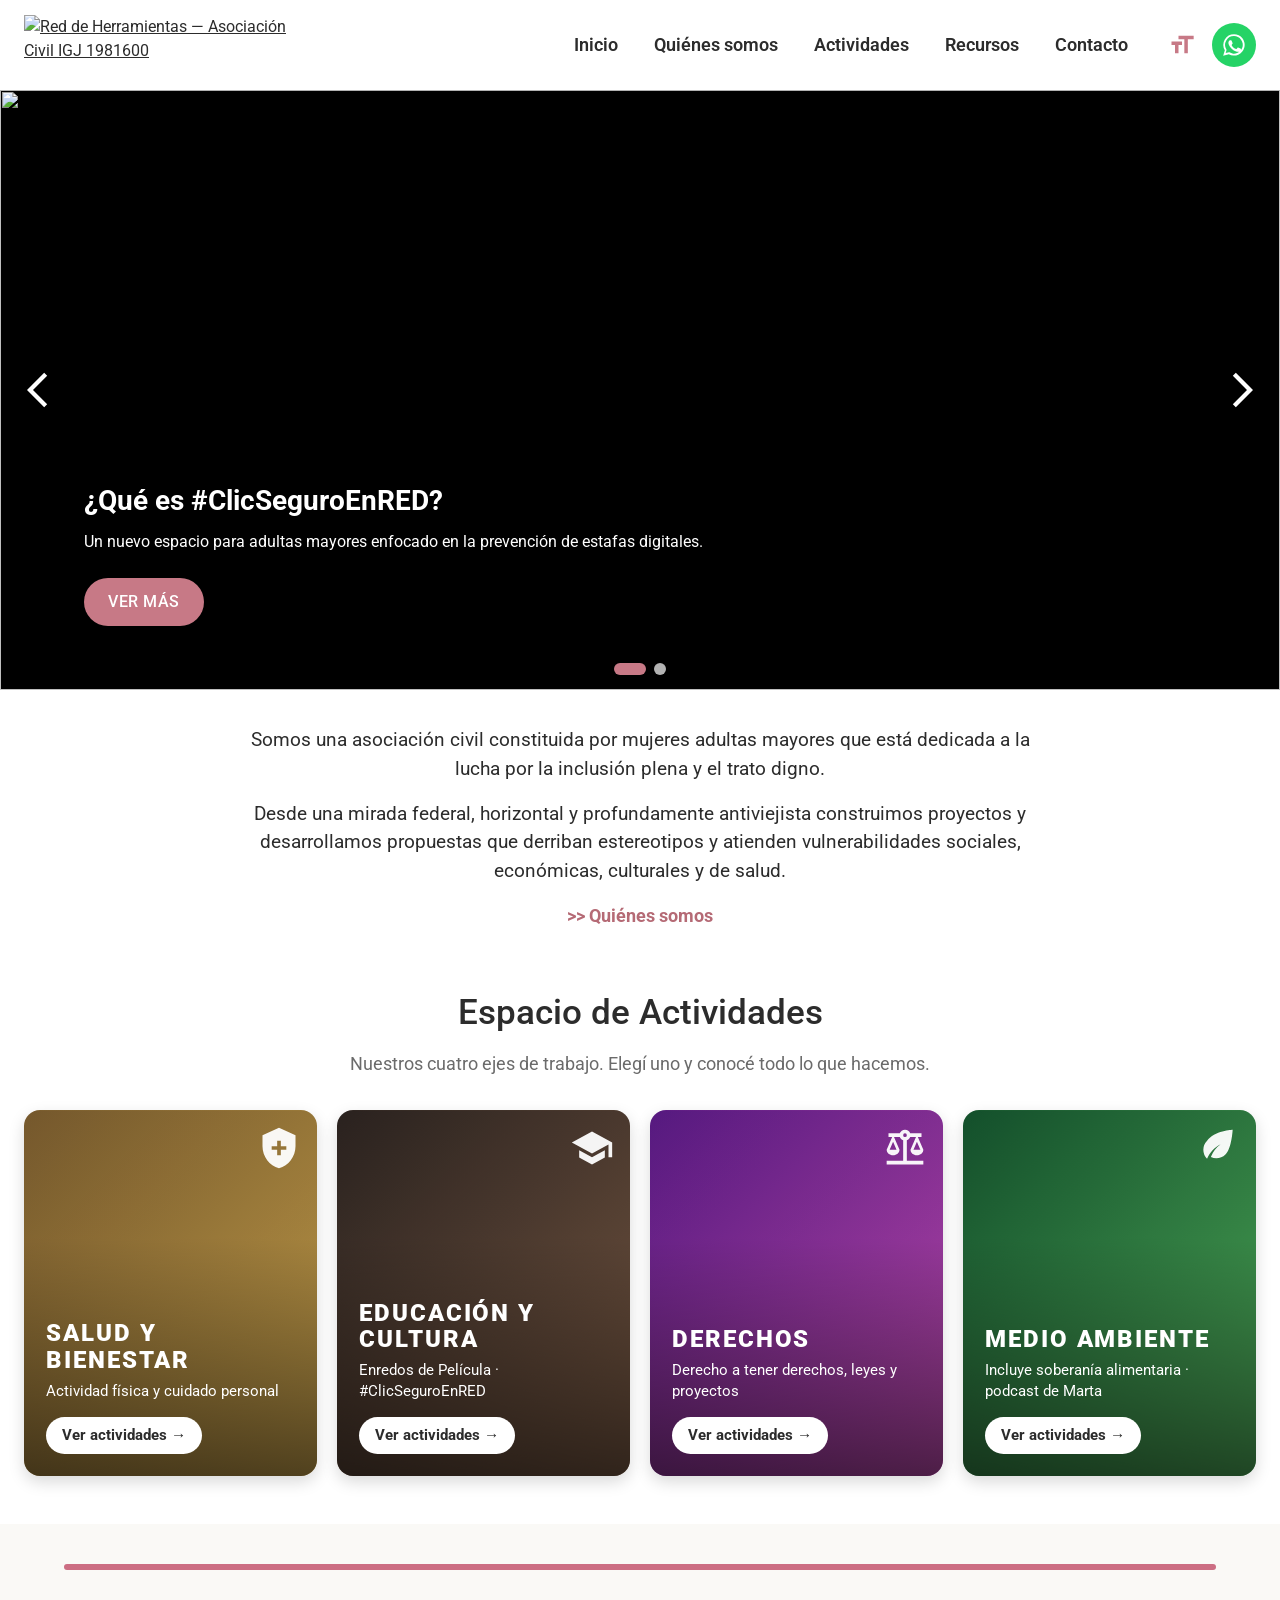
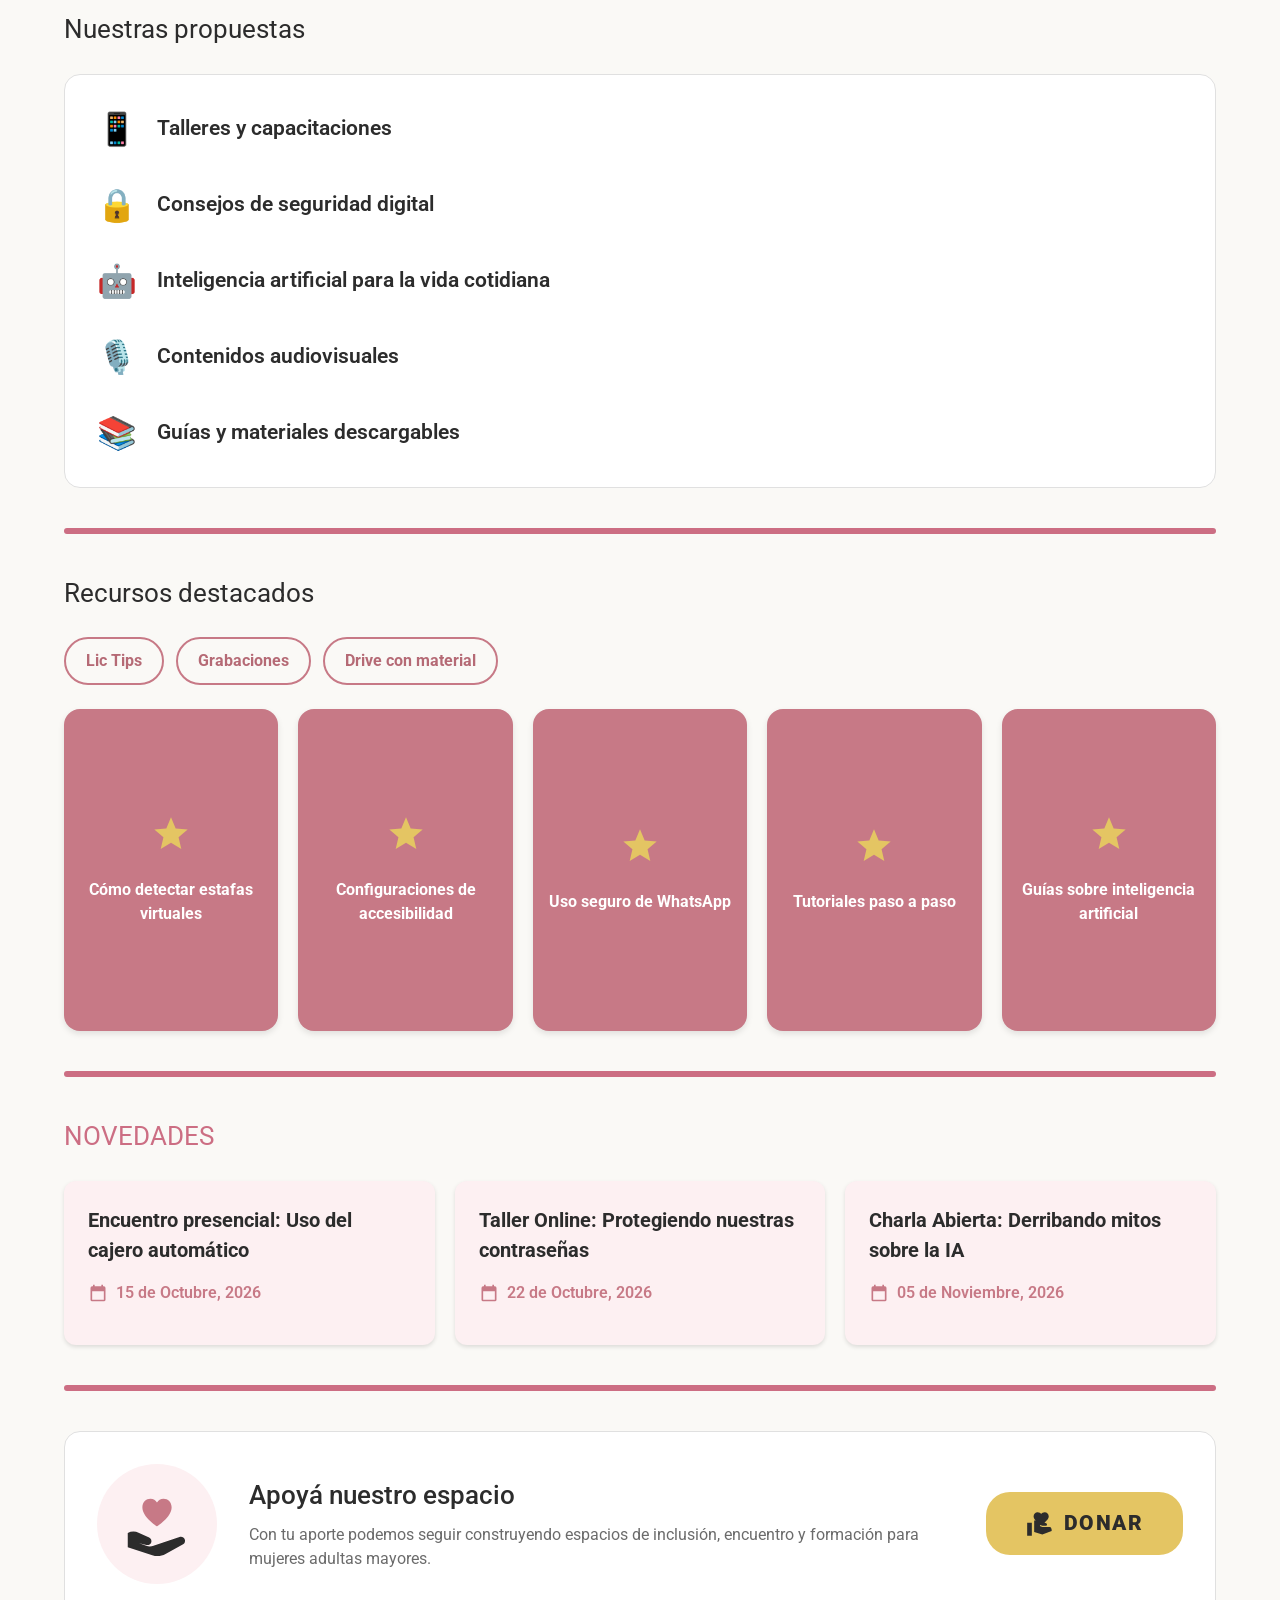
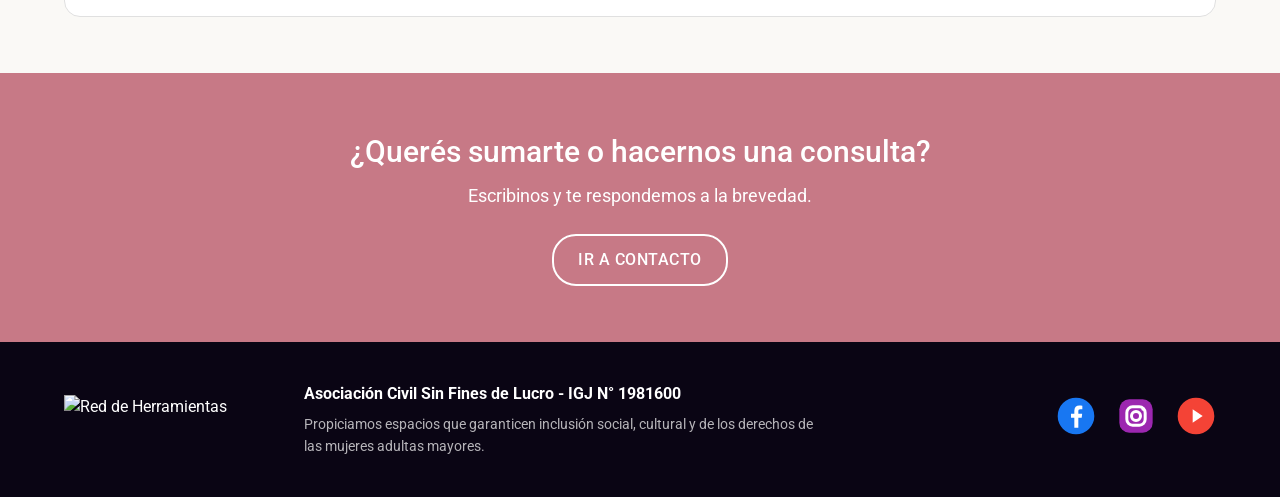
==== commit 9a528f41: "Quiénes somos debajo del carrusel (como en Trello) y después los 4 ejes" ====
--- a/index.html
+++ b/index.html
@@ -63,51 +63,51 @@
       <div class="dots"></div>
     </section>
 
-    <div class="container">
-      <div class="separator"></div>
-
-      <!-- Quiénes somos -->
-      <section class="about" id="quienes-somos">
+    <!-- Mini sección Quiénes somos: debajo del carrusel (Trello / chat del 1/10) -->
+    <section class="about" id="quienes-somos">
+      <div class="container">
         <h2 class="visually-hidden">Quiénes somos</h2>
         <p>Somos una asociación civil constituida por mujeres adultas mayores que está dedicada a la lucha por la inclusión plena y el trato digno.</p>
         <p>Desde una mirada federal, horizontal y profundamente antiviejista construimos proyectos y desarrollamos propuestas que derriban estereotipos y atienden vulnerabilidades sociales, económicas, culturales y de salud.</p>
         <a class="about-link" href="https://www.redherramientas.com/p/quienes-somos.html">&gt;&gt; Quiénes somos</a>
-      </section>
-
-      <div class="separator"></div>
-
-      <!-- Espacio de Actividades (ejes) -->
-      <section class="activities" id="actividades">
+      </div>
+    </section>
+
+    <!-- Espacio de Actividades: los 4 ejes, a todo el ancho (como en la propuesta de Sebastián) -->
+    <section class="activities" id="actividades">
+      <div class="container wide">
         <h2 class="section-title">Espacio de Actividades</h2>
         <p class="activities-lead">Nuestros cuatro ejes de trabajo. Elegí uno y conocé todo lo que hacemos.</p>
         <div class="ejes">
-          <a class="eje eje-salud" href="#pendiente-salud">
-            <svg class="eje-icon" viewBox="0 0 24 24" fill="currentColor" aria-hidden="true"><path d="M12 1 3 5v6c0 5.55 3.84 10.74 9 12 5.16-1.26 9-6.45 9-12V5l-9-4zm4 12h-3v3h-2v-3H8v-2h3V8h2v3h3v2z"/></svg>
-            <h3>Salud y Bienestar</h3>
-            <p>Actividad física y cuidado personal</p>
-            <span class="eje-more"><span>Ver actividades →</span></span>
-          </a>
-          <a class="eje eje-cultura" href="https://www.redherramientas.com/search/label/Cultura">
-            <svg class="eje-icon" viewBox="0 0 24 24" fill="currentColor" aria-hidden="true"><path d="M5 13.18v4L12 21l7-3.82v-4L12 17l-7-3.82zM12 3 1 9l11 6 9-4.91V17h2V9L12 3z"/></svg>
-            <h3>Educación y Cultura</h3>
-            <p>Enredos de Película · #ClicSeguroEnRED</p>
-            <span class="eje-more"><span>Ver actividades →</span></span>
-          </a>
-          <a class="eje eje-derechos" href="https://www.redherramientas.com/search/label/Derecho%20a%20tener%20derechos">
-            <svg class="eje-icon" viewBox="0 0 24 24" fill="currentColor" aria-hidden="true"><path d="M13 7.83c.85-.3 1.53-.98 1.83-1.83H18l-3 7c0 1.66 1.57 3 3.5 3s3.5-1.34 3.5-3l-3-7h2V4h-6.17A2.99 2.99 0 0 0 12 2c-1.31 0-2.42.83-2.83 2H3v2h2l-3 7c0 1.66 1.57 3 3.5 3S9 14.66 9 13L6 6h3.17c.3.85.98 1.53 1.83 1.83V19H2v2h20v-2h-9V7.83zM20.37 13h-3.74l1.87-4.37L20.37 13zm-13 0H3.63L5.5 8.63 7.37 13zM12 6a1 1 0 1 1 0-2 1 1 0 0 1 0 2z"/></svg>
-            <h3>Derechos</h3>
-            <p>Derecho a tener derechos, leyes y proyectos</p>
-            <span class="eje-more"><span>Ver actividades →</span></span>
-          </a>
-          <a class="eje eje-ambiente" href="https://www.redherramientas.com/search/label/Soberan%C3%ADa%20Alimentaria">
-            <svg class="eje-icon" viewBox="0 0 24 24" fill="currentColor" aria-hidden="true"><path d="M6.05 8.05a7.007 7.007 0 0 0-.02 9.88c1.47-3.4 4.09-6.24 7.36-7.93A15.952 15.952 0 0 0 8.1 16.94c2.6 1.23 5.8.78 7.95-1.37C19.53 12.09 20 2 20 2S9.91 2.47 6.05 8.05z"/></svg>
-            <h3>Medio Ambiente</h3>
-            <p>Incluye soberanía alimentaria · podcast de Marta</p>
-            <span class="eje-more"><span>Ver actividades →</span></span>
-          </a>
-        </div>
-      </section>
-
+        <a class="eje eje-salud" href="#pendiente-salud">
+          <svg class="eje-icon" viewBox="0 0 24 24" fill="currentColor" aria-hidden="true"><path d="M12 1 3 5v6c0 5.55 3.84 10.74 9 12 5.16-1.26 9-6.45 9-12V5l-9-4zm4 12h-3v3h-2v-3H8v-2h3V8h2v3h3v2z"/></svg>
+          <strong>Salud y Bienestar</strong>
+          <small>Actividad física y cuidado personal</small>
+          <span class="eje-more">Ver actividades →</span>
+        </a>
+        <a class="eje eje-cultura" href="https://www.redherramientas.com/search/label/Cultura">
+          <svg class="eje-icon" viewBox="0 0 24 24" fill="currentColor" aria-hidden="true"><path d="M5 13.18v4L12 21l7-3.82v-4L12 17l-7-3.82zM12 3 1 9l11 6 9-4.91V17h2V9L12 3z"/></svg>
+          <strong>Educación y Cultura</strong>
+          <small>Enredos de Película · #ClicSeguroEnRED</small>
+          <span class="eje-more">Ver actividades →</span>
+        </a>
+        <a class="eje eje-derechos" href="https://www.redherramientas.com/search/label/Derecho%20a%20tener%20derechos">
+          <svg class="eje-icon" viewBox="0 0 24 24" fill="currentColor" aria-hidden="true"><path d="M13 7.83c.85-.3 1.53-.98 1.83-1.83H18l-3 7c0 1.66 1.57 3 3.5 3s3.5-1.34 3.5-3l-3-7h2V4h-6.17A2.99 2.99 0 0 0 12 2c-1.31 0-2.42.83-2.83 2H3v2h2l-3 7c0 1.66 1.57 3 3.5 3S9 14.66 9 13L6 6h3.17c.3.85.98 1.53 1.83 1.83V19H2v2h20v-2h-9V7.83zM20.37 13h-3.74l1.87-4.37L20.37 13zm-13 0H3.63L5.5 8.63 7.37 13zM12 6a1 1 0 1 1 0-2 1 1 0 0 1 0 2z"/></svg>
+          <strong>Derechos</strong>
+          <small>Derecho a tener derechos, leyes y proyectos</small>
+          <span class="eje-more">Ver actividades →</span>
+        </a>
+        <a class="eje eje-ambiente" href="https://www.redherramientas.com/search/label/Soberan%C3%ADa%20Alimentaria">
+          <svg class="eje-icon" viewBox="0 0 24 24" fill="currentColor" aria-hidden="true"><path d="M6.05 8.05a7.007 7.007 0 0 0-.02 9.88c1.47-3.4 4.09-6.24 7.36-7.93A15.952 15.952 0 0 0 8.1 16.94c2.6 1.23 5.8.78 7.95-1.37C19.53 12.09 20 2 20 2S9.91 2.47 6.05 8.05z"/></svg>
+          <strong>Medio Ambiente</strong>
+          <small>Incluye soberanía alimentaria · podcast de Marta</small>
+          <span class="eje-more">Ver actividades →</span>
+        </a>
+        </div>
+      </div>
+    </section>
+
+    <div class="container">
       <div class="separator"></div>
 
       <!-- Nuestras propuestas -->
@@ -174,7 +174,7 @@
           <!-- Texto provisorio: el definitivo lo envía la comisión -->
           <p>Con tu aporte podemos seguir construyendo espacios de inclusión, encuentro y formación para mujeres adultas mayores.</p>
         </div>
-        <a class="btn btn-mustard" href="#pendiente-donar">
+        <a class="btn btn-mustard" href="donar.html">
           <svg viewBox="0 0 24 24" fill="currentColor" aria-hidden="true"><path d="M16 2c-1.3 0-2.4.6-3 1.5C12.4 2.6 11.3 2 10 2 8 2 6.5 3.6 6.5 5.6 6.5 8.8 13 13 13 13s6.5-4.2 6.5-7.4C19.5 3.6 18 2 16 2zM1 22h4V11H1v11zm19.5-7.5H14l-2.1-.7.3-.9 1.9.6h2.8c.6 0 1.1-.5 1.1-1.1 0-.5-.3-.9-.7-1L10.1 9H7v9.9l7 2.1 8-3v-1c0-1.1-.7-2.5-1.5-2.5z"/></svg>
           Donar
         </a>
--- a/styles.css
+++ b/styles.css
@@ -417,8 +417,9 @@
 /* ---------- Quiénes somos (mini sección) ---------- */
 
 .about {
+  padding: 36px 0 8px;
   text-align: center;
-  padding: 8px 0 0;
+  background: var(--white);
 }
 .about p {
   max-width: 820px;
@@ -433,7 +434,14 @@
 }
 .about-link:hover { text-decoration: underline; }
 
-/* ---------- Espacio de Actividades (ejes, ancho completo y con protagonismo) ---------- */
+/* ---------- Espacio de Actividades (ejes): debajo de Quiénes somos, estilo de la propuesta de Sebastián ---------- */
+
+.activities {
+  padding: 48px 0;
+  background: var(--white);
+}
+
+.container.wide { max-width: 1400px; }
 
 .activities .section-title {
   text-align: center;
@@ -451,67 +459,87 @@
 .ejes {
   display: grid;
   grid-template-columns: repeat(4, 1fr);
-  gap: 24px;
-}
-
-/* Si se usan imágenes en los ejes: 900 x 1200 px (vertical) */
+  gap: 20px;
+}
+
+/* Imágenes de los ejes: 800 x 1000 px (vertical 4:5). Se cargan con style="--img: url(...)" en cada .eje */
 .eje {
   position: relative;
-  min-height: 300px;
+  aspect-ratio: 4 / 5;
   display: flex;
   flex-direction: column;
-  justify-content: center;
-  align-items: center;
-  padding: 32px 20px;
+  justify-content: flex-end;
+  padding: 22px;
   border-radius: 16px;
-  text-align: center;
+  overflow: hidden;
+  isolation: isolate;
+  color: var(--white);
   text-decoration: none;
-  box-shadow: 0 5px 10px rgba(0, 0, 0, 0.06);
+  background-size: cover;
+  background-position: center;
+  box-shadow: 0 6px 16px rgba(0, 0, 0, 0.15);
   transition: transform 0.2s, box-shadow 0.2s;
 }
 .eje:hover {
   transform: translateY(-4px);
-  box-shadow: 0 10px 20px rgba(0, 0, 0, 0.12);
+  box-shadow: 0 12px 24px rgba(0, 0, 0, 0.22);
+}
+.eje::before {
+  content: "";
+  position: absolute;
+  inset: 0;
+  z-index: -1;
+  background: linear-gradient(to top, rgba(0, 0, 0, 0.6), rgba(0, 0, 0, 0.05) 65%);
 }
 
 .eje-icon {
   position: absolute;
-  top: 18px;
-  right: 18px;
-  width: 48px;
-  height: 48px;
-}
-
-.eje h3 {
-  margin: 0 0 10px;
-  font-size: 1.6rem;
-}
-.eje p {
-  margin: 0 0 20px;
-  font-size: 1rem;
-  opacity: 0.85;
+  top: 16px;
+  right: 16px;
+  width: 44px;
+  height: 44px;
+  opacity: 0.95;
+}
+
+.eje strong {
+  font-size: 1.5rem;
+  line-height: 1.1;
+  font-weight: 900;
+  letter-spacing: 0.08em;
+  text-transform: uppercase;
+  overflow-wrap: anywhere;
+}
+.eje small {
+  display: block;
+  margin-top: 8px;
+  font-size: 0.95rem;
+  line-height: 1.35;
 }
 .eje-more {
-  padding: 8px 18px;
+  align-self: flex-start;
+  margin-top: 16px;
+  padding: 7px 16px;
   border-radius: 20px;
-  background: currentColor;
+  background: var(--white);
+  color: var(--text);
   font-weight: 700;
-}
-.eje-more span { color: var(--white); }
-
-.eje-salud    { background: #ffebee; color: #c62828; }
-.eje-cultura  { background: #e3f2fd; color: #1565c0; }
-.eje-derechos { background: #f3e5f5; color: #6a1b9a; }
-.eje-ambiente { background: #e8f5e9; color: #2e7d32; }
+  font-size: 0.95rem;
+}
+.eje:hover .eje-more { background: var(--dominant); color: var(--white); }
+
+.eje-salud    { background-image: var(--img, linear-gradient(135deg, #7a5c2e, #c9a24b)); }
+.eje-cultura  { background-image: var(--img, linear-gradient(135deg, #2b2320, #7a5a44)); }
+.eje-derechos { background-image: var(--img, linear-gradient(135deg, #5a1a86, #c04bb0)); }
+.eje-ambiente { background-image: var(--img, linear-gradient(135deg, #14532d, #4fae5a)); }
 
 @media (max-width: 1000px) { .ejes { grid-template-columns: repeat(2, 1fr); } }
 @media (max-width: 480px) {
   .ejes { gap: 12px; }
-  .eje { min-height: 220px; padding: 24px 12px; }
-  .eje h3 { font-size: 1.15rem; }
-  .eje p { font-size: 0.85rem; }
-  .eje-icon { width: 32px; height: 32px; top: 10px; right: 10px; }
-  .eje-more { font-size: 0.8rem; padding: 6px 12px; }
+  .eje { padding: 14px; }
+  .eje strong { font-size: 1.05rem; letter-spacing: 0.03em; }
+  .eje small { font-size: 0.8rem; }
+  .eje-icon { width: 30px; height: 30px; top: 10px; right: 10px; }
+  .eje-more { font-size: 0.75rem; padding: 5px 10px; margin-top: 10px; }
 }
 
 /* ---------- Nuestras propuestas ---------- */
@@ -780,3 +808,134 @@
 .to-top.show { opacity: 1; pointer-events: auto; }
 .to-top:hover { background: var(--dominant); }
 .to-top svg { width: 28px; height: 28px; }
+
+/* ---------- Página de donación ---------- */
+
+.gallery {
+  display: grid;
+  grid-template-columns: 2fr 1fr;
+  grid-template-rows: 260px 260px;
+  gap: 6px;
+}
+.gallery img {
+  width: 100%;
+  height: 100%;
+  object-fit: cover;
+  display: block;
+}
+.gallery-main { grid-row: span 2; }
+
+.donate-hero-text {
+  position: relative;
+  max-width: 720px;
+  margin: -90px 0 0;
+  padding: 28px 32px;
+  border-radius: 16px;
+  background: var(--white);
+  box-shadow: 0 8px 24px rgba(0, 0, 0, 0.12);
+}
+.donate-hero-text h1 { margin: 0 0 8px; font-size: 2.4rem; font-weight: 500; color: var(--dominant-dark); }
+.donate-hero-text p { margin: 0; font-size: 1.15rem; }
+
+.donate-title { text-align: center; font-size: 2rem; }
+
+.donate-ways {
+  display: grid;
+  grid-template-columns: repeat(4, 1fr);
+  gap: 20px;
+  max-width: 1000px;
+  margin: 0 auto;
+}
+.way {
+  display: flex;
+  flex-direction: column;
+  align-items: center;
+  gap: 6px;
+  padding: 28px 16px;
+  border: 1px solid var(--border);
+  border-radius: 16px;
+  background: var(--white);
+  font: inherit;
+  color: var(--text);
+  text-decoration: none;
+  cursor: pointer;
+  transition: transform 0.2s, box-shadow 0.2s;
+}
+.way:hover { transform: translateY(-4px); box-shadow: 0 8px 20px rgba(0, 0, 0, 0.1); }
+.way-icon {
+  display: grid;
+  place-items: center;
+  width: 60px;
+  height: 60px;
+  margin-bottom: 8px;
+  border-radius: 50%;
+  color: var(--white);
+  font-size: 1.3rem;
+  font-weight: 900;
+}
+.way strong { font-size: 1.2rem; }
+.way small { color: var(--muted); font-size: 0.95rem; }
+
+.donate-more { text-align: center; margin: 32px 0 0; font-size: 1.1rem; }
+
+/* Modal con datos bancarios */
+.modal {
+  width: min(480px, calc(100% - 32px));
+  padding: 28px;
+  border: 0;
+  border-radius: 16px;
+  box-shadow: 0 20px 60px rgba(0, 0, 0, 0.3);
+  color: var(--text);
+}
+.modal::backdrop { background: rgba(0, 0, 0, 0.5); }
+.modal-head { display: flex; align-items: center; justify-content: space-between; gap: 16px; }
+.modal-head h2 { margin: 0; font-size: 1.5rem; font-weight: 500; }
+.modal-close {
+  width: 40px;
+  height: 40px;
+  border: 0;
+  border-radius: 50%;
+  background: #f2f2f2;
+  font-size: 1.6rem;
+  line-height: 1;
+  cursor: pointer;
+}
+.modal-close:hover { background: #e4e4e4; }
+.modal p { color: var(--muted); }
+.modal-note { margin-bottom: 0; font-size: 0.95rem; }
+
+.bank-data { margin: 0; display: grid; gap: 12px; }
+.bank-data div {
+  display: grid;
+  grid-template-columns: 110px 1fr;
+  align-items: center;
+  gap: 8px;
+  padding-bottom: 12px;
+  border-bottom: 1px solid #eee;
+}
+.bank-data dt { font-weight: 600; }
+.bank-data dd { margin: 0; display: flex; align-items: center; justify-content: space-between; gap: 8px; overflow-wrap: anywhere; }
+.pending { color: #b26a00; font-style: italic; }
+
+.copy-btn {
+  flex: none;
+  padding: 4px 12px;
+  border: 1px solid var(--dominant);
+  border-radius: 14px;
+  background: transparent;
+  color: var(--dominant-dark);
+  font: inherit;
+  font-size: 0.85rem;
+  font-weight: 600;
+  cursor: pointer;
+}
+.copy-btn:hover { background: var(--dominant); color: var(--white); }
+.copy-btn[hidden] { display: none; }
+
+@media (max-width: 800px) {
+  .gallery { grid-template-columns: 1fr 1fr; grid-template-rows: 240px 140px; }
+  .gallery-main { grid-row: auto; grid-column: span 2; }
+  .donate-hero-text { margin-top: -16px; padding: 20px; }
+  .donate-hero-text h1 { font-size: 1.9rem; }
+  .donate-ways { grid-template-columns: repeat(2, 1fr); gap: 12px; }
+}
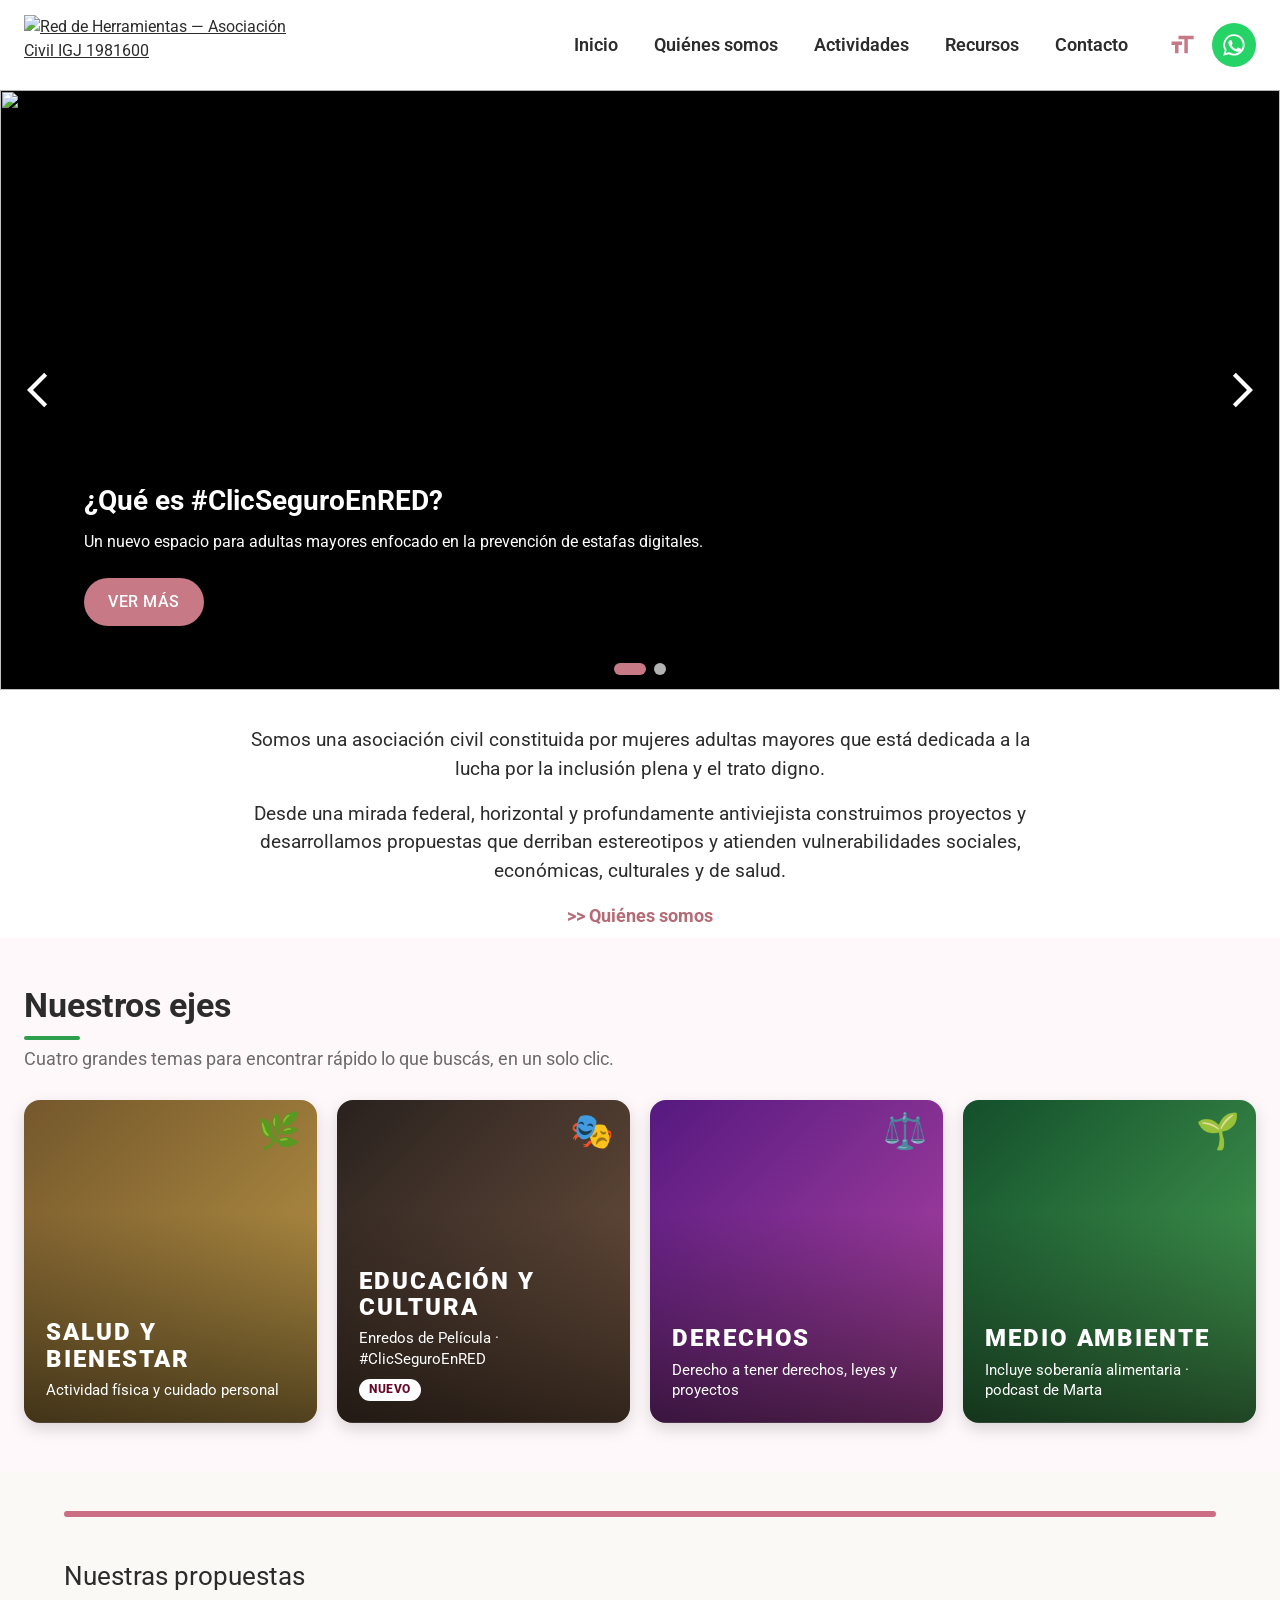
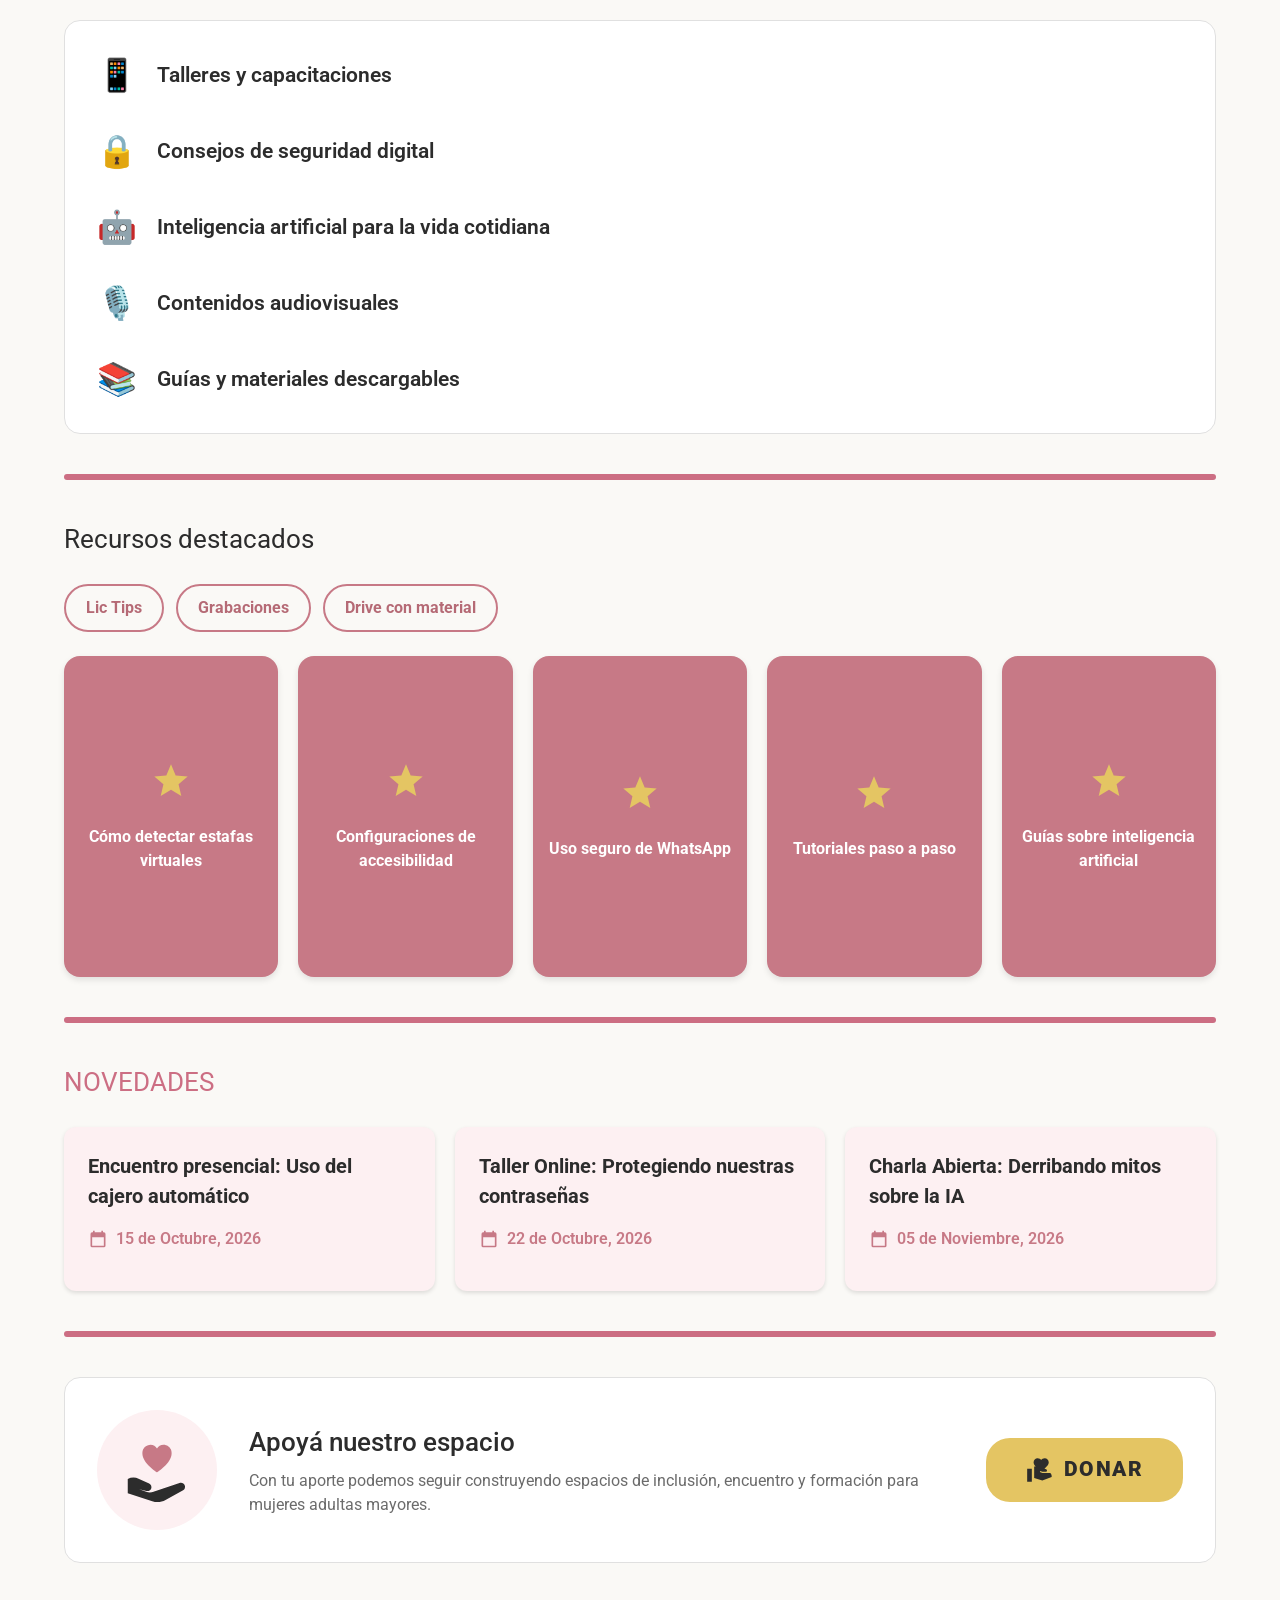
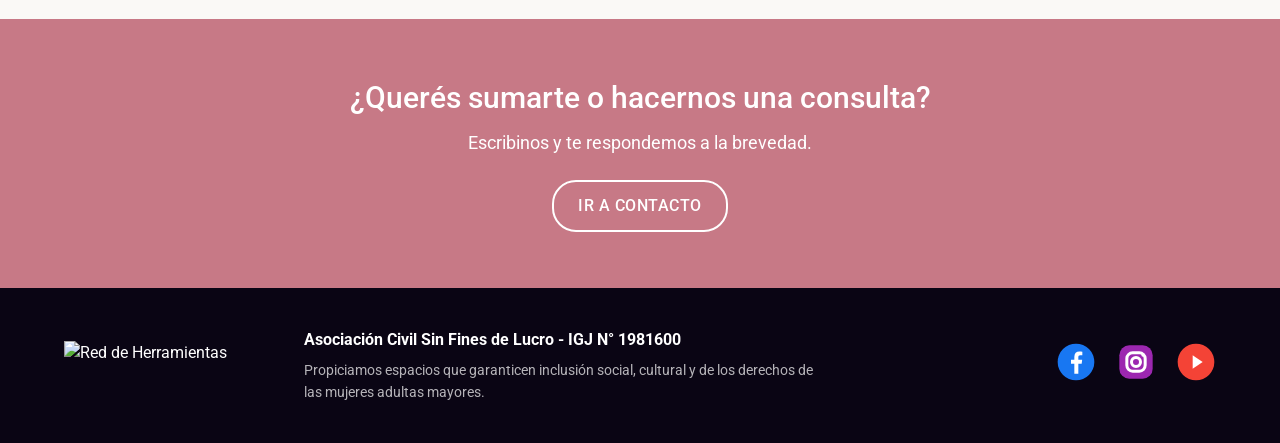
==== commit 46ceca99: "Ejes como en mi propuesta (Nuestros ejes) y Actividades lleva al carusel" ====
--- a/index.html
+++ b/index.html
@@ -19,7 +19,7 @@
 
       <nav class="nav" id="nav" aria-label="Principal">
         <ul>
-          <li><a href="#inicio">Inicio</a></li>
+          <li><a href="index.html">Inicio</a></li>
           <li><a href="#quienes-somos">Quiénes somos</a></li>
           <li><a href="#actividades">Actividades</a></li>
           <li><a href="#recursos">Recursos</a></li>
@@ -51,8 +51,8 @@
 
   <main id="contenido">
 
-    <!-- Carrusel de actividades: se llena con los posteos del blog (ver script.js) -->
-    <section class="carousel" id="inicio" aria-label="Actividades">
+    <!-- Carrusel de actividades (menú "Actividades"): se llena con los posteos del blog (ver script.js) -->
+    <section class="carousel" id="actividades" aria-label="Actividades">
       <div class="slides"></div>
       <button class="carousel-arrow prev" type="button" aria-label="Anterior">
         <svg viewBox="0 0 24 24" fill="currentColor" aria-hidden="true"><path d="M17.5 3.5 15.7 1.7 5.4 12l10.3 10.3 1.8-1.8L9 12z"/></svg>
@@ -73,36 +73,33 @@
       </div>
     </section>
 
-    <!-- Espacio de Actividades: los 4 ejes, a todo el ancho (como en la propuesta de Sebastián) -->
-    <section class="activities" id="actividades">
+    <!-- Nuestros ejes: justo debajo de Quiénes somos, a todo el ancho (como en la propuesta de Sebastián) -->
+    <section class="ejes-section" id="ejes">
       <div class="container wide">
-        <h2 class="section-title">Espacio de Actividades</h2>
-        <p class="activities-lead">Nuestros cuatro ejes de trabajo. Elegí uno y conocé todo lo que hacemos.</p>
+        <h2 class="ejes-title">Nuestros ejes</h2>
+        <p class="ejes-lead">Cuatro grandes temas para encontrar rápido lo que buscás, en un solo clic.</p>
         <div class="ejes">
-        <a class="eje eje-salud" href="#pendiente-salud">
-          <svg class="eje-icon" viewBox="0 0 24 24" fill="currentColor" aria-hidden="true"><path d="M12 1 3 5v6c0 5.55 3.84 10.74 9 12 5.16-1.26 9-6.45 9-12V5l-9-4zm4 12h-3v3h-2v-3H8v-2h3V8h2v3h3v2z"/></svg>
-          <strong>Salud y Bienestar</strong>
-          <small>Actividad física y cuidado personal</small>
-          <span class="eje-more">Ver actividades →</span>
-        </a>
-        <a class="eje eje-cultura" href="https://www.redherramientas.com/search/label/Cultura">
-          <svg class="eje-icon" viewBox="0 0 24 24" fill="currentColor" aria-hidden="true"><path d="M5 13.18v4L12 21l7-3.82v-4L12 17l-7-3.82zM12 3 1 9l11 6 9-4.91V17h2V9L12 3z"/></svg>
-          <strong>Educación y Cultura</strong>
-          <small>Enredos de Película · #ClicSeguroEnRED</small>
-          <span class="eje-more">Ver actividades →</span>
-        </a>
-        <a class="eje eje-derechos" href="https://www.redherramientas.com/search/label/Derecho%20a%20tener%20derechos">
-          <svg class="eje-icon" viewBox="0 0 24 24" fill="currentColor" aria-hidden="true"><path d="M13 7.83c.85-.3 1.53-.98 1.83-1.83H18l-3 7c0 1.66 1.57 3 3.5 3s3.5-1.34 3.5-3l-3-7h2V4h-6.17A2.99 2.99 0 0 0 12 2c-1.31 0-2.42.83-2.83 2H3v2h2l-3 7c0 1.66 1.57 3 3.5 3S9 14.66 9 13L6 6h3.17c.3.85.98 1.53 1.83 1.83V19H2v2h20v-2h-9V7.83zM20.37 13h-3.74l1.87-4.37L20.37 13zm-13 0H3.63L5.5 8.63 7.37 13zM12 6a1 1 0 1 1 0-2 1 1 0 0 1 0 2z"/></svg>
-          <strong>Derechos</strong>
-          <small>Derecho a tener derechos, leyes y proyectos</small>
-          <span class="eje-more">Ver actividades →</span>
-        </a>
-        <a class="eje eje-ambiente" href="https://www.redherramientas.com/search/label/Soberan%C3%ADa%20Alimentaria">
-          <svg class="eje-icon" viewBox="0 0 24 24" fill="currentColor" aria-hidden="true"><path d="M6.05 8.05a7.007 7.007 0 0 0-.02 9.88c1.47-3.4 4.09-6.24 7.36-7.93A15.952 15.952 0 0 0 8.1 16.94c2.6 1.23 5.8.78 7.95-1.37C19.53 12.09 20 2 20 2S9.91 2.47 6.05 8.05z"/></svg>
-          <strong>Medio Ambiente</strong>
-          <small>Incluye soberanía alimentaria · podcast de Marta</small>
-          <span class="eje-more">Ver actividades →</span>
-        </a>
+          <a class="eje eje-salud" href="#pendiente-salud">
+            <span class="eje-icon" aria-hidden="true">🌿</span>
+            <strong>Salud y Bienestar</strong>
+            <small>Actividad física y cuidado personal</small>
+          </a>
+          <a class="eje eje-cultura" href="https://www.redherramientas.com/search/label/Cultura">
+            <span class="eje-icon" aria-hidden="true">🎭</span>
+            <strong>Educación y Cultura</strong>
+            <small>Enredos de Película · #ClicSeguroEnRED</small>
+            <span class="chip">Nuevo</span>
+          </a>
+          <a class="eje eje-derechos" href="https://www.redherramientas.com/search/label/Derecho%20a%20tener%20derechos">
+            <span class="eje-icon" aria-hidden="true">⚖️</span>
+            <strong>Derechos</strong>
+            <small>Derecho a tener derechos, leyes y proyectos</small>
+          </a>
+          <a class="eje eje-ambiente" href="https://www.redherramientas.com/search/label/Soberan%C3%ADa%20Alimentaria">
+            <span class="eje-icon" aria-hidden="true">🌱</span>
+            <strong>Medio Ambiente</strong>
+            <small>Incluye soberanía alimentaria · podcast de Marta</small>
+          </a>
         </div>
       </div>
     </section>
--- a/styles.css
+++ b/styles.css
@@ -434,25 +434,35 @@
 }
 .about-link:hover { text-decoration: underline; }
 
-/* ---------- Espacio de Actividades (ejes): debajo de Quiénes somos, estilo de la propuesta de Sebastián ---------- */
-
-.activities {
+/* ---------- Nuestros ejes: debajo de Quiénes somos, estilo de la propuesta de Sebastián ---------- */
+
+.ejes-section {
   padding: 48px 0;
-  background: var(--white);
+  background: #fff8fa;
 }
 
 .container.wide { max-width: 1400px; }
 
-.activities .section-title {
-  text-align: center;
-  font-size: 2.2rem;
-  font-weight: 500;
-}
-.activities-lead {
-  text-align: center;
-  margin: -12px auto 32px;
-  max-width: 600px;
-  font-size: 1.15rem;
+.ejes-title {
+  margin: 0 0 6px;
+  font-size: 2.1rem;
+  font-weight: 700;
+  line-height: 1.2;
+  color: var(--text);
+}
+.ejes-title::after {
+  content: "";
+  display: block;
+  width: 56px;
+  height: 4px;
+  margin-top: 10px;
+  border-radius: 2px;
+  background: #2e9e4f;
+}
+.ejes-lead {
+  margin: 0 0 28px;
+  max-width: 60ch;
+  font-size: 1.1rem;
   color: var(--muted);
 }
 
@@ -462,10 +472,10 @@
   gap: 20px;
 }
 
-/* Imágenes de los ejes: 800 x 1000 px (vertical 4:5). Se cargan con style="--img: url(...)" en cada .eje */
+/* Imágenes de los ejes: 800 x 880 px (casi cuadradas, 1:1,1). Se cargan con style="--img: url(...)" en cada .eje */
 .eje {
   position: relative;
-  aspect-ratio: 4 / 5;
+  aspect-ratio: 1 / 1.1;
   display: flex;
   flex-direction: column;
   justify-content: flex-end;
@@ -494,11 +504,10 @@
 
 .eje-icon {
   position: absolute;
-  top: 16px;
+  top: 14px;
   right: 16px;
-  width: 44px;
-  height: 44px;
-  opacity: 0.95;
+  font-size: 2.2rem;
+  line-height: 1;
 }
 
 .eje strong {
@@ -515,17 +524,18 @@
   font-size: 0.95rem;
   line-height: 1.35;
 }
-.eje-more {
+.chip {
   align-self: flex-start;
-  margin-top: 16px;
-  padding: 7px 16px;
-  border-radius: 20px;
+  margin-top: 10px;
+  padding: 2px 10px;
+  border-radius: 999px;
   background: var(--white);
-  color: var(--text);
-  font-weight: 700;
-  font-size: 0.95rem;
-}
-.eje:hover .eje-more { background: var(--dominant); color: var(--white); }
+  color: #660828;
+  font-size: 0.72rem;
+  font-weight: 800;
+  letter-spacing: 0.05em;
+  text-transform: uppercase;
+}
 
 .eje-salud    { background-image: var(--img, linear-gradient(135deg, #7a5c2e, #c9a24b)); }
 .eje-cultura  { background-image: var(--img, linear-gradient(135deg, #2b2320, #7a5a44)); }
@@ -538,8 +548,8 @@
   .eje { padding: 14px; }
   .eje strong { font-size: 1.05rem; letter-spacing: 0.03em; }
   .eje small { font-size: 0.8rem; }
-  .eje-icon { width: 30px; height: 30px; top: 10px; right: 10px; }
-  .eje-more { font-size: 0.75rem; padding: 5px 10px; margin-top: 10px; }
+  .eje-icon { font-size: 1.6rem; top: 10px; right: 10px; }
+  .ejes-title { font-size: 1.7rem; }
 }
 
 /* ---------- Nuestras propuestas ---------- */
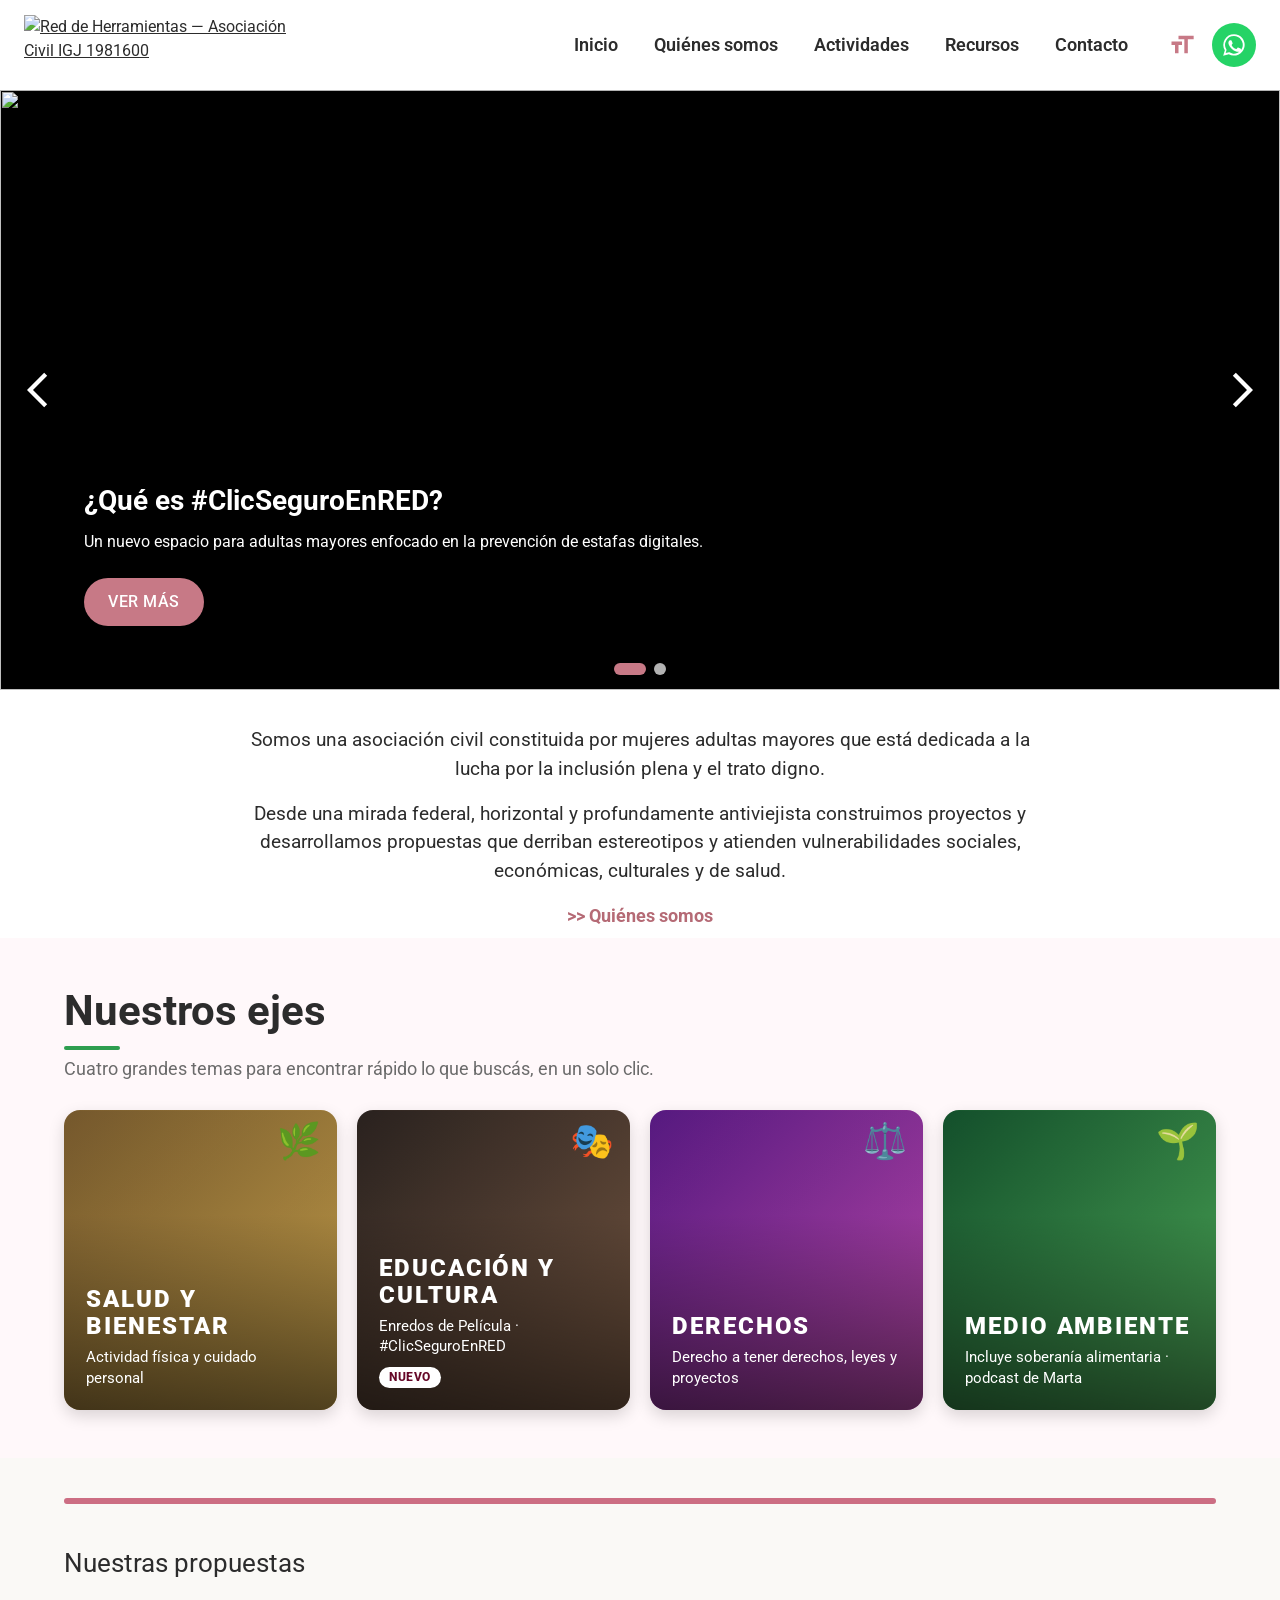
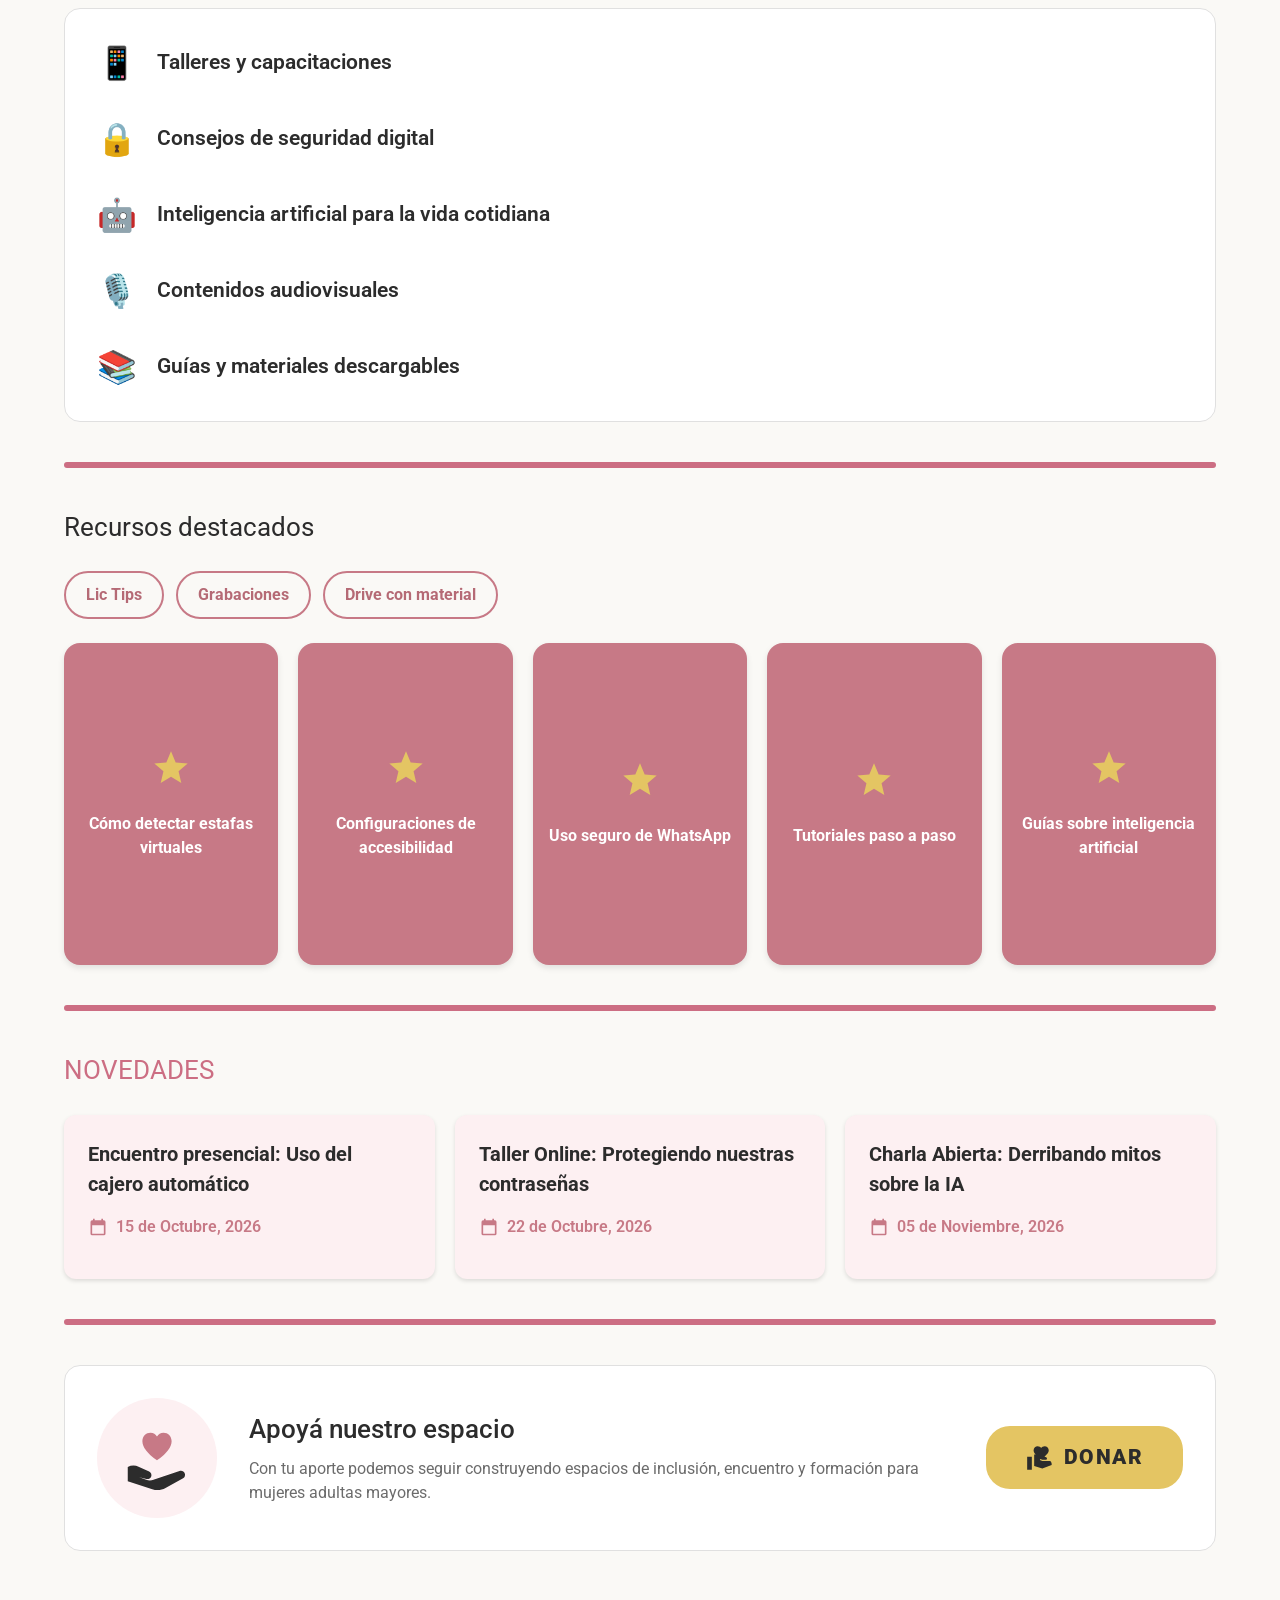
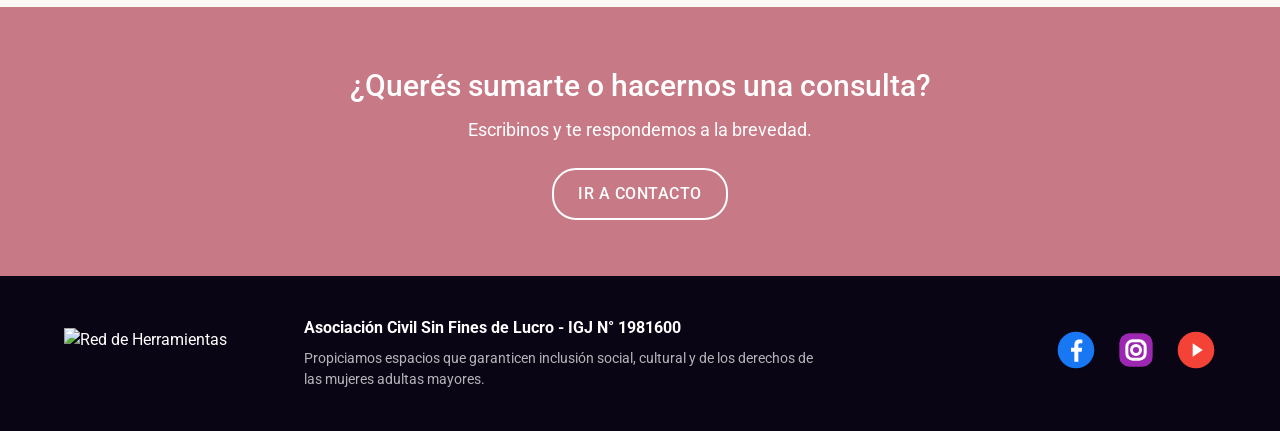
==== commit 1aa3b408: "Ejes del mismo ancho que propuestas y titulo mas grade" ====
--- a/index.html
+++ b/index.html
@@ -7,7 +7,7 @@
   <meta name="description" content="Asociación civil de mujeres adultas mayores dedicada a la lucha por la inclusión plena y el trato digno.">
   <link rel="preconnect" href="https://fonts.googleapis.com">
   <link rel="stylesheet" href="https://fonts.googleapis.com/css2?family=Roboto:wght@400;500;600;700;900&display=swap">
-  <link rel="stylesheet" href="styles.css">
+  <link rel="stylesheet" href="styles.css?v=2">
 </head>
 <body>
   <a class="skip" href="#contenido">Saltar al contenido</a>
@@ -75,7 +75,7 @@
 
     <!-- Nuestros ejes: justo debajo de Quiénes somos, a todo el ancho (como en la propuesta de Sebastián) -->
     <section class="ejes-section" id="ejes">
-      <div class="container wide">
+      <div class="container">
         <h2 class="ejes-title">Nuestros ejes</h2>
         <p class="ejes-lead">Cuatro grandes temas para encontrar rápido lo que buscás, en un solo clic.</p>
         <div class="ejes">
@@ -215,6 +215,6 @@
     <svg viewBox="0 0 24 24" fill="currentColor" aria-hidden="true"><path d="M4 12l1.41 1.41L11 7.83V20h2V7.83l5.58 5.59L20 12l-8-8-8 8z"/></svg>
   </button>
 
-  <script src="script.js"></script>
+  <script src="script.js?v=2"></script>
 </body>
 </html>
--- a/styles.css
+++ b/styles.css
@@ -441,11 +441,9 @@
   background: #fff8fa;
 }
 
-.container.wide { max-width: 1400px; }
-
 .ejes-title {
   margin: 0 0 6px;
-  font-size: 2.1rem;
+  font-size: 2.6rem;
   font-weight: 700;
   line-height: 1.2;
   color: var(--text);
@@ -549,7 +547,7 @@
   .eje strong { font-size: 1.05rem; letter-spacing: 0.03em; }
   .eje small { font-size: 0.8rem; }
   .eje-icon { font-size: 1.6rem; top: 10px; right: 10px; }
-  .ejes-title { font-size: 1.7rem; }
+  .ejes-title { font-size: 2rem; }
 }
 
 /* ---------- Nuestras propuestas ---------- */
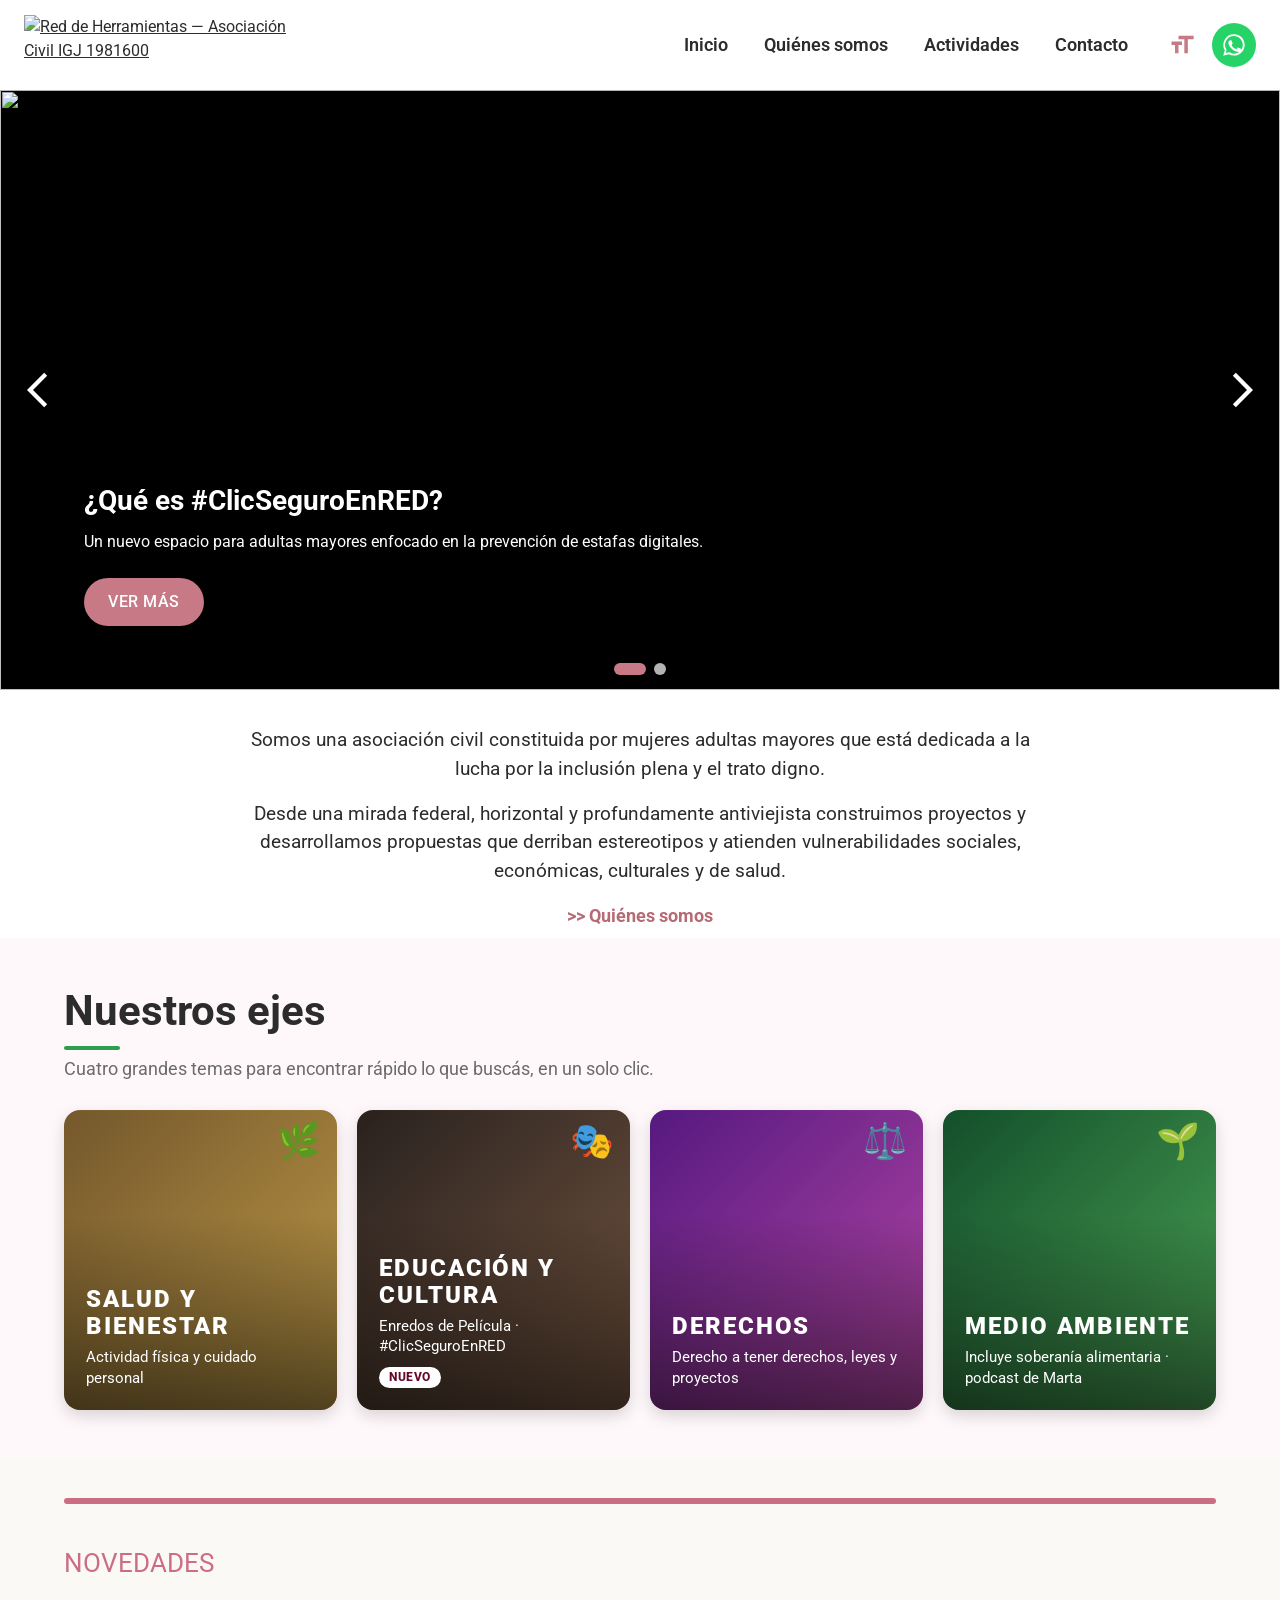
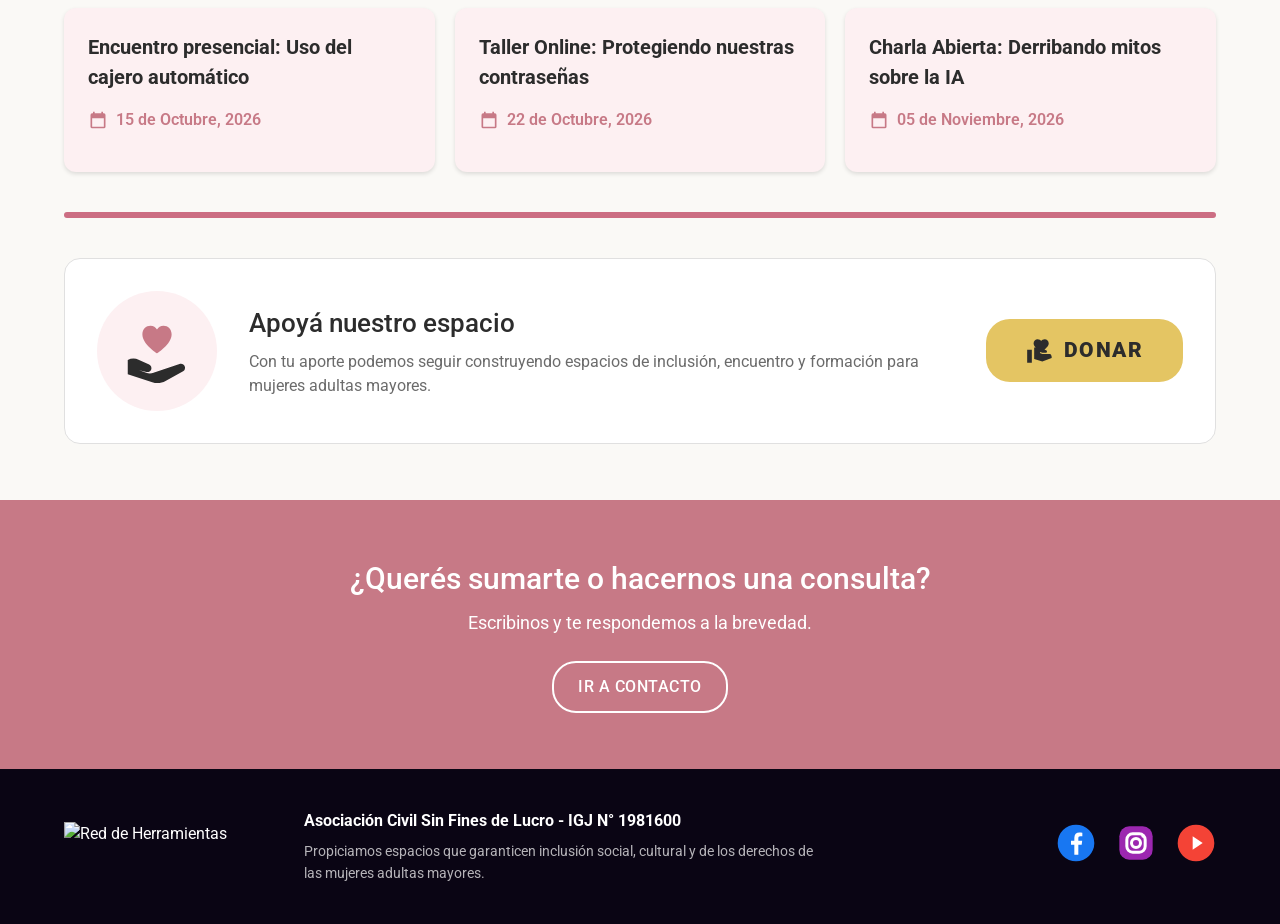
==== commit e3ae0f90: "Saca Nuestras propuestas y Recursos destacados del home (y Recursos del menú)" ====
--- a/index.html
+++ b/index.html
@@ -22,7 +22,6 @@
           <li><a href="index.html">Inicio</a></li>
           <li><a href="#quienes-somos">Quiénes somos</a></li>
           <li><a href="#actividades">Actividades</a></li>
-          <li><a href="#recursos">Recursos</a></li>
           <li><a href="contacto.html">Contacto</a></li>
         </ul>
       </nav>
@@ -107,39 +106,6 @@
     <div class="container">
       <div class="separator"></div>
 
-      <!-- Nuestras propuestas -->
-      <section id="propuestas">
-        <h2 class="section-title">Nuestras propuestas</h2>
-        <ul class="proposals">
-          <li><span aria-hidden="true">📱</span>Talleres y capacitaciones</li>
-          <li><span aria-hidden="true">🔒</span>Consejos de seguridad digital</li>
-          <li><span aria-hidden="true">🤖</span>Inteligencia artificial para la vida cotidiana</li>
-          <li><span aria-hidden="true">🎙️</span>Contenidos audiovisuales</li>
-          <li><span aria-hidden="true">📚</span>Guías y materiales descargables</li>
-        </ul>
-      </section>
-
-      <div class="separator"></div>
-
-      <!-- Recursos destacados -->
-      <section id="recursos">
-        <h2 class="section-title">Recursos destacados</h2>
-        <div class="resource-links">
-          <a href="#pendiente-lictips">Lic Tips</a>
-          <a href="#pendiente-grabaciones">Grabaciones</a>
-          <a href="#pendiente-drive">Drive con material</a>
-        </div>
-        <div class="resources">
-          <a class="resource" href="#pendiente-estafas"><svg viewBox="0 0 24 24" aria-hidden="true"><path d="M12 17.27 18.18 21l-1.64-7.03L22 9.24l-7.19-.61L12 2 9.19 8.63 2 9.24l5.46 4.73L5.82 21z"/></svg>Cómo detectar estafas virtuales</a>
-          <a class="resource" href="#pendiente-accesibilidad"><svg viewBox="0 0 24 24" aria-hidden="true"><path d="M12 17.27 18.18 21l-1.64-7.03L22 9.24l-7.19-.61L12 2 9.19 8.63 2 9.24l5.46 4.73L5.82 21z"/></svg>Configuraciones de accesibilidad</a>
-          <a class="resource" href="#pendiente-whatsapp"><svg viewBox="0 0 24 24" aria-hidden="true"><path d="M12 17.27 18.18 21l-1.64-7.03L22 9.24l-7.19-.61L12 2 9.19 8.63 2 9.24l5.46 4.73L5.82 21z"/></svg>Uso seguro de WhatsApp</a>
-          <a class="resource" href="#pendiente-tutoriales"><svg viewBox="0 0 24 24" aria-hidden="true"><path d="M12 17.27 18.18 21l-1.64-7.03L22 9.24l-7.19-.61L12 2 9.19 8.63 2 9.24l5.46 4.73L5.82 21z"/></svg>Tutoriales paso a paso</a>
-          <a class="resource" href="#pendiente-ia"><svg viewBox="0 0 24 24" aria-hidden="true"><path d="M12 17.27 18.18 21l-1.64-7.03L22 9.24l-7.19-.61L12 2 9.19 8.63 2 9.24l5.46 4.73L5.82 21z"/></svg>Guías sobre inteligencia artificial</a>
-        </div>
-      </section>
-
-      <div class="separator"></div>
-
       <!-- Novedades -->
       <section id="novedades">
         <h2 class="section-title news-title">Novedades</h2>
--- a/styles.css
+++ b/styles.css
@@ -550,74 +550,6 @@
   .ejes-title { font-size: 2rem; }
 }
 
-/* ---------- Nuestras propuestas ---------- */
-
-.proposals {
-  list-style: none;
-  margin: 0;
-  padding: 16px 32px;
-  background: var(--white);
-  border: 1px solid var(--border);
-  border-radius: 16px;
-}
-.proposals li {
-  display: flex;
-  align-items: center;
-  gap: 20px;
-  padding: 14px 0;
-  font-size: 1.3rem;
-  font-weight: 600;
-}
-.proposals li span { font-size: 2rem; }
-
-/* ---------- Recursos destacados ---------- */
-
-.resource-links {
-  display: flex;
-  flex-wrap: wrap;
-  gap: 12px;
-  margin-bottom: 24px;
-}
-.resource-links a {
-  padding: 10px 20px;
-  border: 2px solid var(--dominant);
-  border-radius: 24px;
-  color: var(--dominant-dark);
-  font-weight: 700;
-  text-decoration: none;
-}
-.resource-links a:hover { background: var(--dominant); color: var(--white); }
-
-.resources {
-  display: grid;
-  grid-template-columns: repeat(5, 1fr);
-  gap: 20px;
-}
-.resource {
-  aspect-ratio: 2 / 3;
-  display: flex;
-  flex-direction: column;
-  align-items: center;
-  justify-content: center;
-  gap: 24px;
-  padding: 16px;
-  border-radius: 16px;
-  background: var(--dominant);
-  color: var(--white);
-  font-weight: 700;
-  text-align: center;
-  text-decoration: none;
-  box-shadow: 0 3px 6px rgba(0, 0, 0, 0.1);
-  transition: transform 0.2s;
-}
-.resource:hover { transform: translateY(-4px); }
-.resource svg { width: 40px; height: 40px; fill: var(--mustard); }
-
-@media (max-width: 800px) {
-  .resources { grid-template-columns: repeat(2, 1fr); }
-  .resource { aspect-ratio: auto; min-height: 160px; }
-}
-
 /* ---------- Novedades ---------- */
 
 .news-title { color: var(--separator); text-transform: uppercase; }
